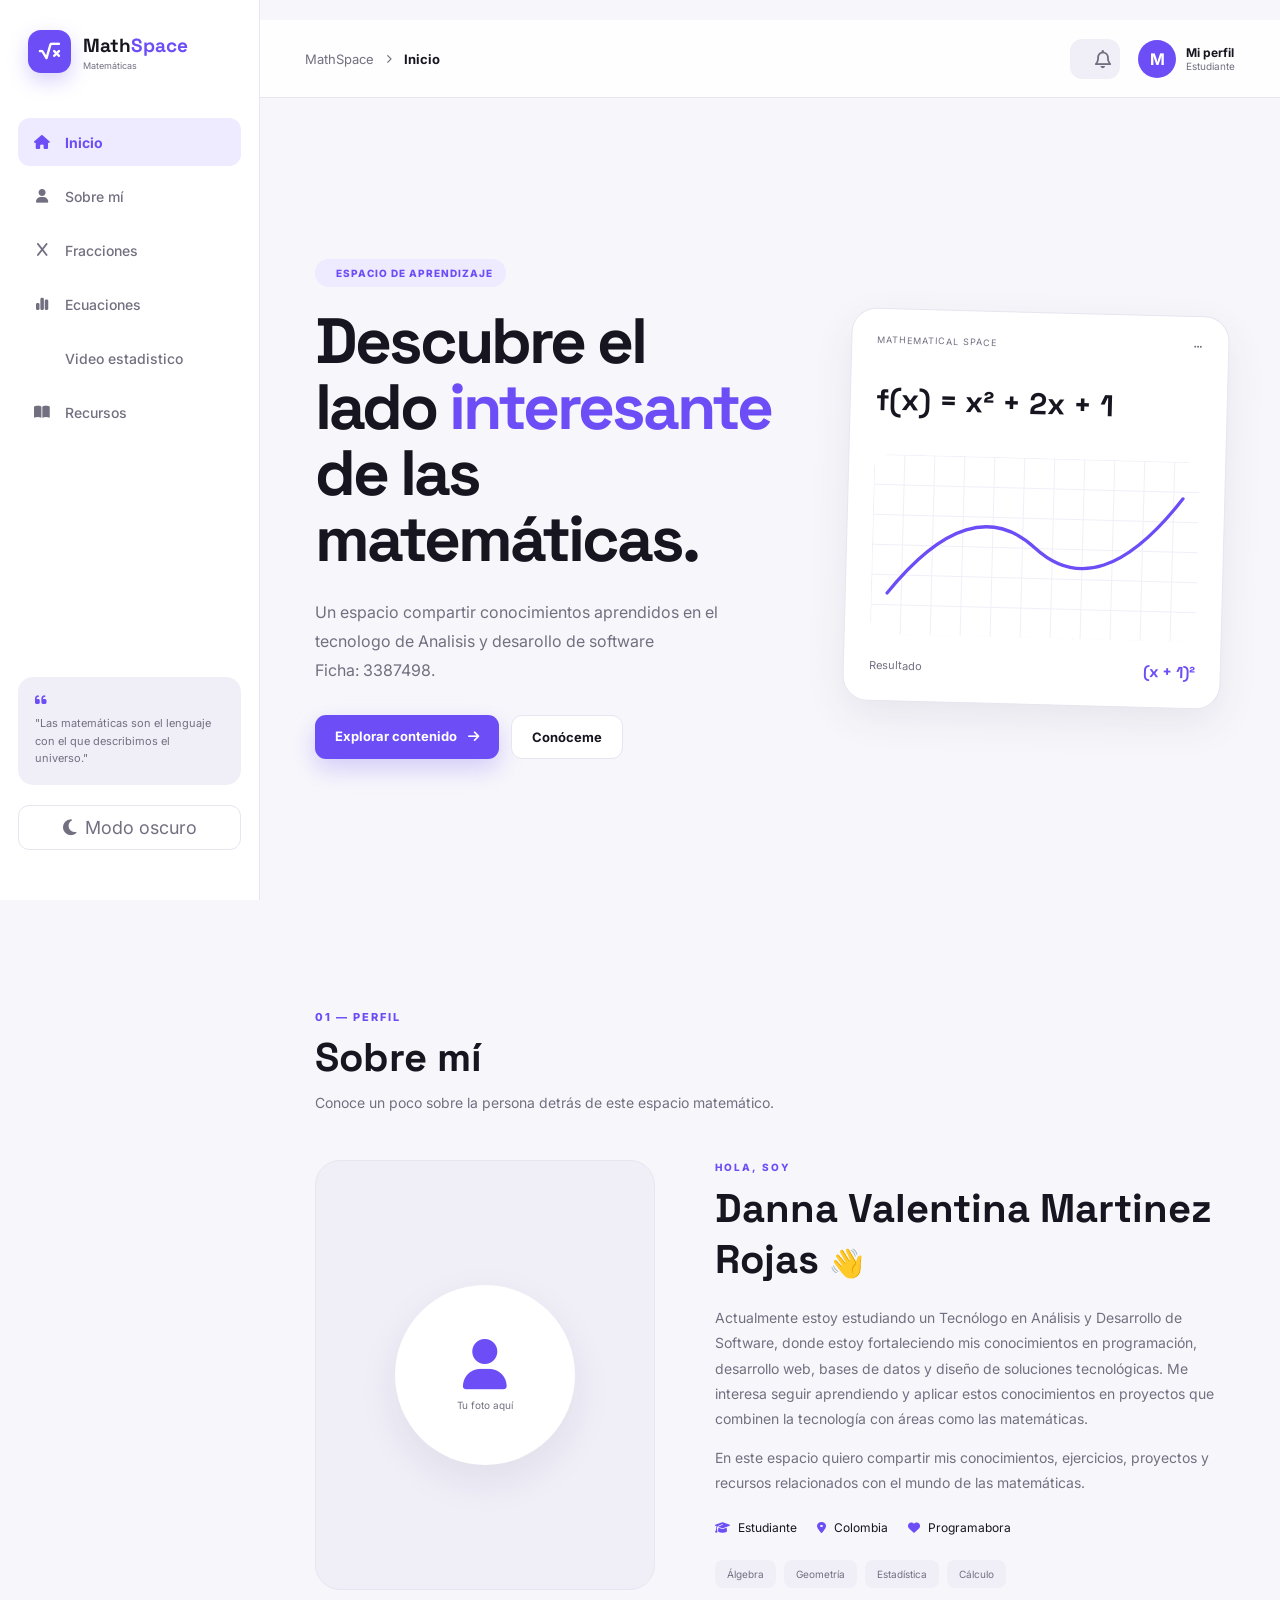
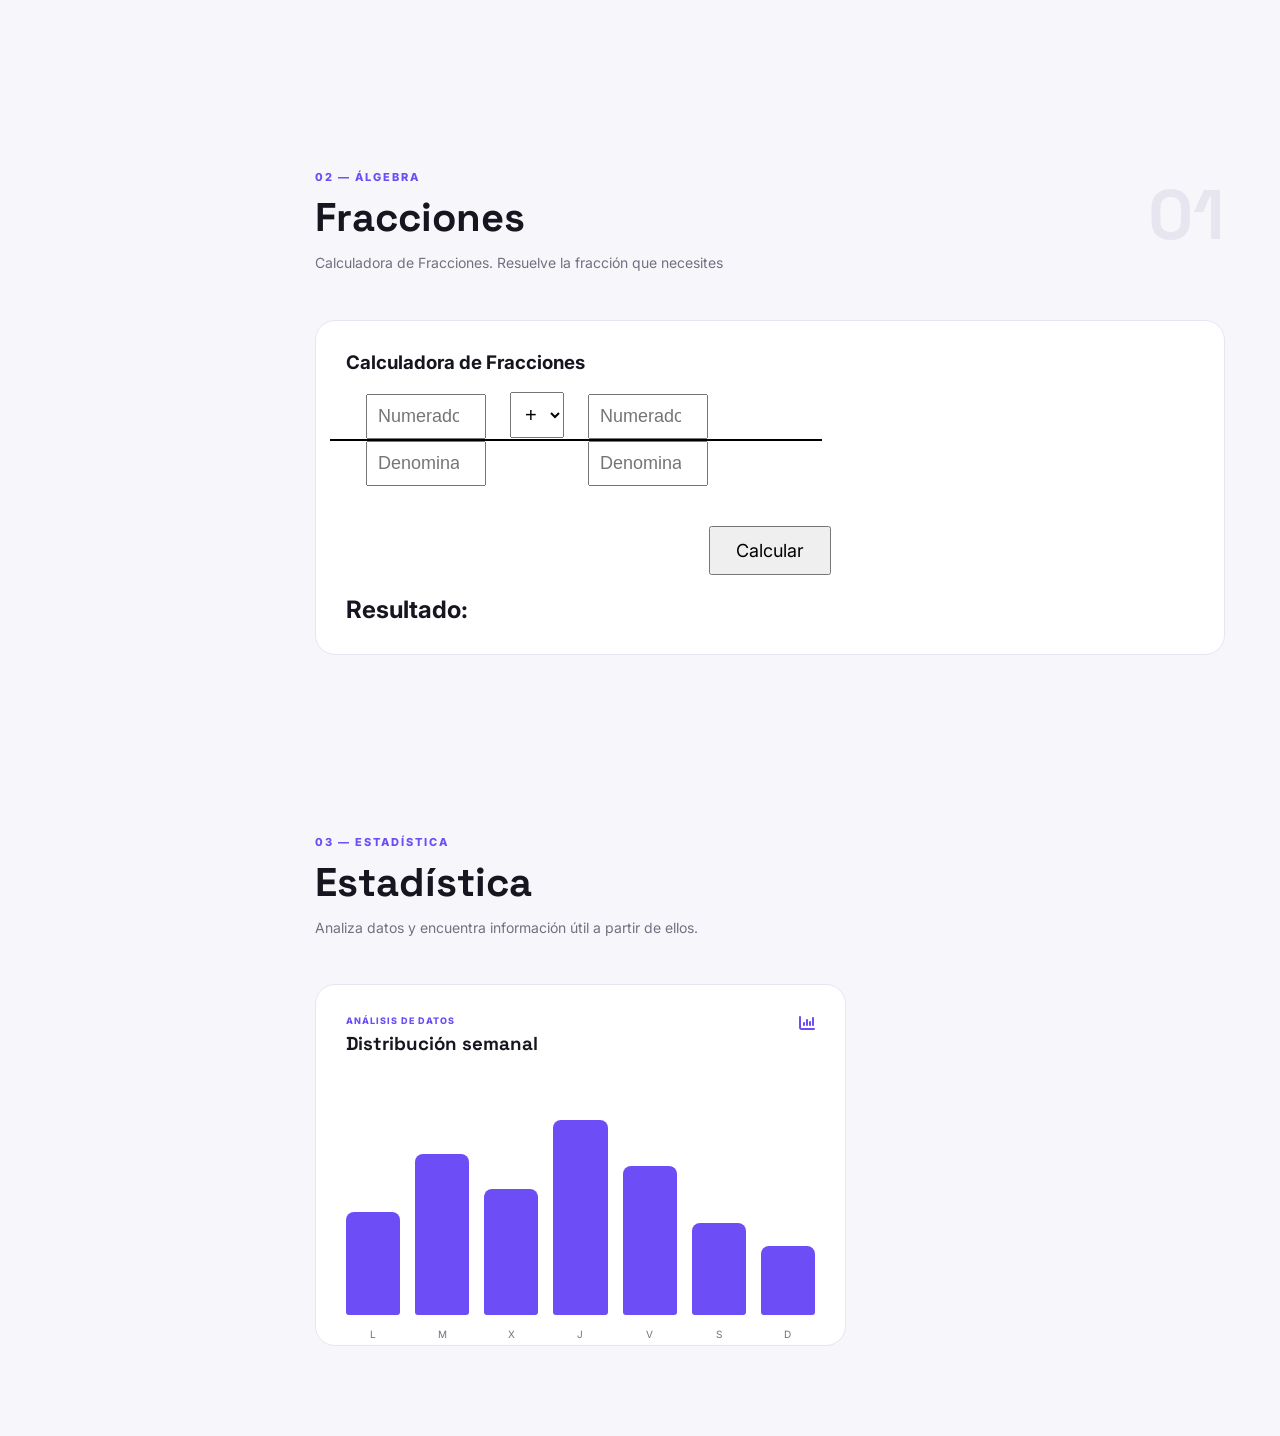
==== pagina/index.html @ b85ab093 "Agrego nuevos archivos" ====
```html
<!DOCTYPE html>
<html lang="es">
<head>
    <meta charset="UTF-8">
    <meta name="viewport" content="width=device-width, initial-scale=1.0">

    <title>MathSpace | Matemáticas</title>

    <link rel="stylesheet" href="estilos.css">
    <script src="funcion.js"></script>

    <link rel="preconnect" href="https://fonts.googleapis.com">
    <link rel="preconnect" href="https://fonts.gstatic.com" crossorigin>

    <link href="https://fonts.googleapis.com/css2?family=Inter:wght@400;500;600;700;800&family=Space+Grotesk:wght@500;600;700&display=swap" rel="stylesheet">

    <link rel="stylesheet"
        href="https://cdnjs.cloudflare.com/ajax/libs/font-awesome/6.5.2/css/all.min.css">
</head>

<body>

    <!-- ================= SIDEBAR ================= -->

    <aside class="sidebar">

        <div class="logo">
            <div class="logo-icon">
                <i class="fa-solid fa-square-root-variable"></i>
            </div>

            <div>
                <h2>Math<span>Space</span></h2>
                <small>Matemáticas</small>
            </div>
        </div>

        <nav class="menu">

            <a href="#inicio" class="menu-link active">
                <i class="fa-solid fa-house"></i>
                <span>Inicio</span>
            </a>

            <a href="#sobre-mi" class="menu-link">
                <i class="fa-solid fa-user"></i>
                <span>Sobre mí</span>
            </a>

            <a href="#algebra" class="menu-link">
                <i class="fa-solid fa-x"></i>
                <span>Fracciones</span>
            </a>

            <a href="#estadistica" class="menu-link">
                <i class="fa-solid fa-chart-simple"></i>
                <span>Ecuaciones</span>
            </a>

            <a href="#calculo" class="menu-link">
                <i class="fa-solid fa-fa-video"></i>
                <span>Video estadistico</span>
            </a>

            <a href="#recursos" class="menu-link">
                <i class="fa-solid fa-book-open"></i>
                <span>Recursos</span>
            </a>

        </nav>

        <div class="sidebar-bottom">

            <div class="quote">
                <i class="fa-solid fa-quote-left"></i>

                <p>
                    "Las matemáticas son el lenguaje
                    con el que describimos el universo."
                </p>
            </div>

            <button id="themeButton" class="theme-button">
                <i class="fa-solid fa-moon"></i>
                <span>Modo oscuro</span>
            </button>

        </div>

    </aside>


    <!-- ================= CONTENIDO ================= -->

    <main class="main">

        <!-- HEADER -->

        <header class="topbar">

            <button id="menuButton" class="mobile-menu">
                <i class="fa-solid fa-bars"></i>
            </button>

            <div class="breadcrumb">
                <span>MathSpace</span>
                <i class="fa-solid fa-chevron-right"></i>
                <strong>Inicio</strong>
            </div>

            <div class="top-actions">

                <button class="icon-button">
                    <i class="fa-regular fa-bell"></i>
                </button>

                <div class="profile-mini">
                    <div class="avatar">M</div>

                    <div>
                        <strong>Mi perfil</strong>
                        <small>Estudiante</small>
                    </div>
                </div>

            </div>

        </header>


        <!-- ================= INICIO ================= -->

        <section id="inicio" class="section hero-section">

            <div class="hero-content">

                <div class="hero-text">

                    <span class="badge">
                        <i class="fa-solid fa-sparkles"></i>
                        ESPACIO DE APRENDIZAJE
                    </span>

                    <h1>
                        Descubre el lado
                        <span>interesante</span>
                        de las matemáticas.
                    </h1>

                    <p>
                        Un espacio compartir conocimientos aprendidos en el tecnologo de Analisis y desarollo de software <br> Ficha: 3387498.
                    </p>

                    <div class="hero-buttons">

                        <a href="#algebra" class="primary-button">
                            Explorar contenido
                            <i class="fa-solid fa-arrow-right"></i>
                        </a>

                        <a href="#sobre-mi" class="secondary-button">
                            Conóceme
                        </a>

                    </div>

                </div>


                <div class="math-card">

                    <div class="math-card-top">
                        <span>MATHEMATICAL SPACE</span>

                        <i class="fa-solid fa-ellipsis"></i>
                    </div>

                    <div class="equation">
                        f(x) = x² + 2x + 1
                    </div>

                    <div class="graph">

                        <div class="grid-lines"></div>

                        <svg viewBox="0 0 400 180">

                            <path
                                d="M20 150 Q120 20 200 90 Q280 160 380 25"
                                fill="none"
                                stroke="currentColor"
                                stroke-width="4"
                                stroke-linecap="round"
                            />

                        </svg>

                    </div>

                    <div class="math-result">
                        <span>Resultado</span>
                        <strong>(x + 1)²</strong>
                    </div>

                </div>

            </div>

        </section>


        <!-- ================= SOBRE MI ================= -->

        <section id="sobre-mi" class="section">

            <div class="section-heading">

                <div>
                    <span class="section-label">01 — PERFIL</span>

                    <h2>Sobre mí</h2>

                    <p>
                        Conoce un poco sobre la persona detrás
                        de este espacio matemático.
                    </p>
                </div>

            </div>


            <div class="about-container">

                <div class="about-image">

                    <div class="image-placeholder">

                        <i class="fa-solid fa-user"></i>

                        <span>Tu foto aquí</span>

                    </div>

                </div>


                <div class="about-content">

                    <span class="small-title">
                        HOLA, SOY
                    </span>

                    <h3>
                        Danna Valentina Martinez Rojas
                        <span>👋</span>
                    </h3>

                    <p>
                        Actualmente estoy estudiando un Tecnólogo en Análisis y Desarrollo de Software, 
                        donde estoy fortaleciendo mis conocimientos en programación, desarrollo web, 
                        bases de datos y diseño de soluciones tecnológicas. 
                        Me interesa seguir aprendiendo y aplicar estos conocimientos 
                        en proyectos que combinen la tecnología con áreas como las matemáticas.
                    </p>

                    <p>
                        En este espacio quiero compartir mis
                        conocimientos, ejercicios, proyectos y
                        recursos relacionados con el mundo de las
                        matemáticas.
                    </p>


                    <div class="about-info">

                        <div>
                            <i class="fa-solid fa-graduation-cap"></i>
                            <span>Estudiante</span>
                        </div>

                        <div>
                            <i class="fa-solid fa-location-dot"></i>
                            <span>Colombia</span>
                        </div>

                        <div>
                            <i class="fa-solid fa-heart"></i>
                            <span>Programabora</span>
                        </div>

                    </div>


                    <div class="skills">

                        <span>Álgebra</span>
                        <span>Geometría</span>
                        <span>Estadística</span>
                        <span>Cálculo</span>

                    </div>

                </div>

            </div>

        </section>


        <!-- ================= ALGEBRA ================= -->

        <section id="algebra" class="section">

            <div class="section-heading">

                <div>

                    <span class="section-label">02 — ÁLGEBRA</span>

                    <h2>Fracciones</h2>

                    <p>
                        Calculadora de Fracciones. Resuelve la fracción que necesites
                    </p>

                </div>

                <span class="topic-number">01</span>

            </div>


            <div class="cards-grid">

                <article class="topic-card">

                    <h1>Calculadora de Fracciones</h1>

        <div class="fraccion">
            <input type="number" id="num1" placeholder="Numerador">
            <hr>
            <input type="number" id="den1" placeholder="Denominador">
        </div>

        <select id="operacion">
            <option value="+">+</option>
            <option value="-">−</option>
            <option value="*">×</option>
            <option value="/">÷</option>
        </select>

        <div class="fraccion">
            <input type="number" id="num2" placeholder="Numerador">
            <hr>
            <input type="number" id="den2" placeholder="Denominador">
        </div>

        <button onclick="calcular()">Calcular</button>

        <h2>Resultado:</h2>

        <div id="resultado"></div>

                </article>

            </div>

        </section>


        <!-- ================= ESTADISTICA ================= -->

      <section id="estadistica" class="section">

    <div class="section-heading">

        <div>

            <span class="section-label">03 — ESTADÍSTICA</span>

            <h2>Estadística</h2>

            <p>
                Analiza datos y encuentra información
                útil a partir de ellos.
            </p>

        </div>

    </div>

    <div class="statistics-layout">

        <div class="statistics-card">

            <div class="card-header">

                <div>
                    <span>ANÁLISIS DE DATOS</span>
                    <h3>Distribución semanal</h3>
                </div>

                <i class="fa-solid fa-chart-column"></i>

            </div>

            <div class="chart">

                <div class="chart-bar" style="height: 45%;">
                    <span>L</span>
                </div>

                <div class="chart-bar" style="height: 70%;">
                    <span>M</span>
                </div>

                <div class="chart-bar" style="height: 55%;">
                    <span>X</span>
                </div>

                <div class="chart-bar" style="height: 85%;">
                    <span>J</span>
                </div>

                <div class="chart-bar" style="height: 65%;">
                    <span>V</span>
                </div>

                <div class="chart-bar" style="height: 40%;">
                    <span>S</span>
                </div>

                <div class="chart-bar" style="height: 30%;">
                    <span>D</span>
                </div>

            </div>

        </div>

    </div>

</section>
---- pagina/estilos.css ----
:root {

    --primary: #6c4df6;
    --primary-light: #8c74ff;

    --background: #f7f7fb;
    --surface: #ffffff;
    --surface-2: #f0eff8;

    --text: #17151f;
    --text-light: #727080;

    --border: #e7e5ef;

    --sidebar-width: 260px;

    --shadow:
        0 15px 40px rgba(30, 25, 70, 0.08);

    --radius: 20px;

}


/* =====================================================
   RESET
===================================================== */

* {
    margin: 0;
    padding: 0;
    box-sizing: border-box;
}

html {
    scroll-behavior: smooth;
}

body {

    font-family: "Inter", sans-serif;

    background: var(--background);

    color: var(--text);

    transition:
        background 0.3s,
        color 0.3s;

}

a {
    text-decoration: none;
    color: inherit;
}

button {
    font-family: inherit;
}


/* =====================================================
   SIDEBAR
===================================================== */

.sidebar {

    width: var(--sidebar-width);

    height: 100vh;

    position: fixed;

    left: 0;
    top: 0;

    background: var(--surface);

    border-right: 1px solid var(--border);

    padding: 30px 18px;

    display: flex;
    flex-direction: column;

    z-index: 1000;

}


/* LOGO */

.logo {

    display: flex;

    align-items: center;

    gap: 12px;

    padding: 0 10px;

    margin-bottom: 45px;

}

.logo-icon {

    width: 43px;
    height: 43px;

    background: var(--primary);

    color: white;

    border-radius: 13px;

    display: flex;
    align-items: center;
    justify-content: center;

    font-size: 19px;

    box-shadow:
        0 8px 20px rgba(108, 77, 246, 0.25);

}

.logo h2 {

    font-family: "Space Grotesk", sans-serif;

    font-size: 19px;

}

.logo h2 span {
    color: var(--primary);
}

.logo small {

    display: block;

    font-size: 9px;

    color: var(--text-light);

    margin-top: 2px;

}


/* MENU */

.menu {

    display: flex;

    flex-direction: column;

    gap: 6px;

}

.menu-link {

    height: 48px;

    padding: 0 15px;

    border-radius: 12px;

    display: flex;

    align-items: center;

    gap: 14px;

    color: var(--text-light);

    font-size: 14px;

    font-weight: 500;

    transition: 0.25s;

}

.menu-link i {
    width: 18px;
    text-align: center;
}

.menu-link:hover {

    background: var(--surface-2);

    color: var(--primary);

    transform: translateX(3px);

}

.menu-link.active {

    background: #eeeaff;

    color: var(--primary);

    font-weight: 700;

}


/* SIDEBAR BOTTOM */

.sidebar-bottom {

    margin-top: auto;

}

.quote {

    background: var(--surface-2);

    padding: 17px;

    border-radius: 15px;

    margin-bottom: 15px;

}

.quote i {

    color: var(--primary);

    font-size: 13px;

    margin-bottom: 8px;

}

.quote p {

    color: var(--text-light);

    font-size: 11px;

    line-height: 1.6;

}


.theme-button {

    width: 100%;

    border: 1px solid var(--border);

    background: transparent;

    color: var(--text-light);

    padding: 11px;

    border-radius: 11px;

    cursor: pointer;

    display: flex;

    align-items: center;

    justify-content: center;

    gap: 8px;

    transition: 0.2s;

}

.theme-button:hover {

    border-color: var(--primary);

    color: var(--primary);

}


/* =====================================================
   MAIN
===================================================== */

.main {

    margin-left: var(--sidebar-width);

    min-height: 100vh;

}


/* =====================================================
   TOPBAR
===================================================== */

.topbar {

    height: 78px;

    background: rgba(255,255,255,0.85);

    backdrop-filter: blur(15px);

    border-bottom: 1px solid var(--border);

    display: flex;

    align-items: center;

    justify-content: space-between;

    padding: 0 45px;

    position: sticky;

    top: 0;

    z-index: 500;

}

.breadcrumb {

    display: flex;

    align-items: center;

    gap: 12px;

    font-size: 13px;

    color: var(--text-light);

}

.breadcrumb i {
    font-size: 9px;
}

.breadcrumb strong {
    color: var(--text);
}


.top-actions {

    display: flex;

    align-items: center;

    gap: 18px;

}

.icon-button {

    border: none;

    background: var(--surface-2);

    width: 40px;
    height: 40px;

    border-radius: 12px;

    cursor: pointer;

    color: var(--text-light);

}

.profile-mini {

    display: flex;

    align-items: center;

    gap: 10px;

}

.avatar {

    width: 38px;
    height: 38px;

    border-radius: 50%;

    background: var(--primary);

    color: white;

    display: flex;
    align-items: center;
    justify-content: center;

    font-weight: 700;

}

.profile-mini strong {

    display: block;

    font-size: 12px;

}

.profile-mini small {

    color: var(--text-light);

    font-size: 10px;

}


/* =====================================================
   SECTIONS
===================================================== */

.section {

    padding: 90px 55px;

    max-width: 1450px;

    margin: auto;

}

.section-heading {

    display: flex;

    justify-content: space-between;

    margin-bottom: 45px;

}

.section-label {

    font-size: 11px;

    font-weight: 800;

    color: var(--primary);

    letter-spacing: 2px;

}

.section-heading h2 {

    font-family: "Space Grotesk", sans-serif;

    font-size: 40px;

    margin: 8px 0;

}

.section-heading p {

    color: var(--text-light);

    font-size: 14px;

    max-width: 560px;

    line-height: 1.7;

}

.topic-number {

    font-family: "Space Grotesk", sans-serif;

    font-size: 70px;

    font-weight: 700;

    color: var(--border);

}


/* =====================================================
   HERO
===================================================== */

.hero-section {

    min-height: calc(100vh - 78px);

    display: flex;

    flex-direction: column;

    justify-content: center;

}

.hero-content {

    display: grid;

    grid-template-columns: 1.1fr 0.9fr;

    gap: 70px;

    align-items: center;

}

.badge {

    display: inline-flex;

    align-items: center;

    gap: 8px;

    background: #eeeaff;

    color: var(--primary);

    border-radius: 30px;

    padding: 8px 13px;

    font-size: 10px;

    font-weight: 800;

    letter-spacing: 1px;

    margin-bottom: 22px;

}

.hero-text h1 {

    font-family: "Space Grotesk", sans-serif;

    font-size: clamp(42px, 5vw, 72px);

    line-height: 1.03;

    letter-spacing: -3px;

    max-width: 750px;

}

.hero-text h1 span {

    color: var(--primary);

}

.hero-text > p {

    margin-top: 25px;

    color: var(--text-light);

    font-size: 16px;

    line-height: 1.8;

    max-width: 580px;

}

.hero-buttons {

    display: flex;

    gap: 12px;

    margin-top: 30px;

}

.primary-button,
.secondary-button {

    padding: 13px 20px;

    border-radius: 11px;

    font-size: 13px;

    font-weight: 700;

}

.primary-button {

    background: var(--primary);

    color: white;

    box-shadow:
        0 10px 25px rgba(108, 77, 246, 0.25);

}

.primary-button i {
    margin-left: 8px;
}

.secondary-button {

    background: var(--surface);

    border: 1px solid var(--border);

}


/* MATH CARD */

.math-card {

    background: var(--surface);

    border: 1px solid var(--border);

    border-radius: 25px;

    padding: 25px;

    box-shadow: var(--shadow);

    transform: rotate(1.5deg);

    transition: 0.4s;

}

.math-card:hover {

    transform: rotate(0deg) translateY(-5px);

}

.math-card-top {

    display: flex;

    justify-content: space-between;

    color: var(--text-light);

    font-size: 9px;

    letter-spacing: 1px;

}

.equation {

    font-family: "Space Grotesk", sans-serif;

    font-size: 30px;

    font-weight: 700;

    margin: 35px 0;

}

.graph {

    height: 180px;

    background:
        linear-gradient(
            var(--surface-2) 1px,
            transparent 1px
        ),
        linear-gradient(
            90deg,
            var(--surface-2) 1px,
            transparent 1px
        );

    background-size: 30px 30px;

    border-radius: 15px;

    overflow: hidden;

    color: var(--primary);

}

.graph svg {

    width: 100%;

    height: 100%;

}

.math-result {

    margin-top: 20px;

    display: flex;

    justify-content: space-between;

    align-items: center;

}

.math-result span {

    font-size: 11px;

    color: var(--text-light);

}

.math-result strong {

    font-family: "Space Grotesk", sans-serif;

    color: var(--primary);

}


/* =====================================================
   STATS
===================================================== */

.stats {

    display: grid;

    grid-template-columns: repeat(4, 1fr);

    gap: 15px;

    margin-top: 80px;

}

.stat-card {

    background: var(--surface);

    border: 1px solid var(--border);

    border-radius: 16px;

    padding: 18px;

    display: flex;

    align-items: center;

    gap: 13px;

}

.stat-icon {

    width: 42px;
    height: 42px;

    border-radius: 12px;

    display: flex;

    align-items: center;
    justify-content: center;

}

.purple {
    background: #eeeaff;
    color: var(--primary);
}

.blue {
    background: #e8f2ff;
    color: #4387e8;
}

.green {
    background: #e7f8ef;
    color: #32a56a;
}

.orange {
    background: #fff1df;
    color: #e89a3d;
}

.stat-card span {

    display: block;

    font-size: 10px;

    color: var(--text-light);

}

.stat-card strong {

    display: block;

    margin-top: 3px;

    font-size: 21px;

}


/* =====================================================
   SOBRE MI
===================================================== */

.about-container {

    display: grid;

    grid-template-columns: 0.8fr 1.2fr;

    gap: 60px;

    align-items: center;

}

.about-image {

    min-height: 430px;

    background: var(--surface-2);

    border-radius: 25px;

    display: flex;

    align-items: center;

    justify-content: center;

    border: 1px solid var(--border);

}

.image-placeholder {

    width: 180px;
    height: 180px;

    border-radius: 50%;

    background: var(--surface);

    box-shadow: var(--shadow);

    display: flex;

    flex-direction: column;

    align-items: center;

    justify-content: center;

    color: var(--primary);

}

.image-placeholder i {

    font-size: 50px;

    margin-bottom: 10px;

}

.image-placeholder span {

    font-size: 10px;

    color: var(--text-light);

}

.small-title {

    color: var(--primary);

    font-weight: 800;

    font-size: 10px;

    letter-spacing: 2px;

}

.about-content h3 {

    font-family: "Space Grotesk", sans-serif;

    font-size: 40px;

    margin: 10px 0 20px;

}

.about-content h3 span {
    font-size: 28px;
}

.about-content p {

    color: var(--text-light);

    font-size: 14px;

    line-height: 1.8;

    max-width: 650px;

    margin-bottom: 14px;

}

.about-info {

    display: flex;

    gap: 20px;

    margin-top: 25px;

    flex-wrap: wrap;

}

.about-info div {

    display: flex;

    align-items: center;

    gap: 8px;

    font-size: 12px;

}

.about-info i {
    color: var(--primary);
}

.skills {

    display: flex;

    flex-wrap: wrap;

    gap: 8px;

    margin-top: 25px;

}

.skills span {

    background: var(--surface-2);

    padding: 8px 12px;

    border-radius: 8px;

    font-size: 10px;

    color: var(--text-light);

}


/* =====================================================
   TOPIC CARDS
===================================================== */
.calculadora {
    height: 70vh;
    width: 80vh;
    background-color: rgb(178, 35, 190);
    padding: 30px;
    border-radius: 15px;
    text-align: center;
    margin: auto;
    position: absolute;
    left: 0;
    right: 0;
    top: 0;
    bottom: 0;
}

.fraccion {
    display: inline-flex;
    flex-direction: column;
    width: 120px;
    margin: 20px;
}

.fraccion input {
    padding: 10px;
    font-size: 18px;
    text-align: center;
}

.fraccion hr {
    width: 30vh;
    border: 1px solid black;
    margin-left: -4vh;
}

select {
    padding: 10px;
    font-size: 20px;
}

button {
    display: block;
    margin: 20px auto;
    padding: 12px 25px;
    font-size: 18px;
    cursor: pointer;
}

#resultado {
    font-size: 25px;
    font-weight: bold;
}


.topic-card {

    position: relative;

    background: var(--surface);

    border: 1px solid var(--border);

    padding: 30px;

    border-radius: 20px;

    transition: 0.3s;

}

.topic-card:hover {

    transform: translateY(-7px);

    box-shadow: var(--shadow);

    border-color: #d7d0ff;

}

.topic-icon {

    width: 48px;
    height: 48px;

    border-radius: 14px;

    background: #eeeaff;

    color: var(--primary);

    display: flex;

    align-items: center;
    justify-content: center;

    margin-bottom: 30px;

}

.card-number {

    position: absolute;

    top: 30px;

    right: 30px;

    color: var(--border);

    font-weight: 800;

}

.topic-card h3 {

    font-family: "Space Grotesk", sans-serif;

    font-size: 22px;

    margin-bottom: 10px;

}

.topic-card p {

    color: var(--text-light);

    font-size: 13px;

    line-height: 1.7;

}

.formula {

    background: var(--surface-2);

    padding: 15px;

    border-radius: 10px;

    margin: 22px 0;

    font-family: "Space Grotesk", sans-serif;

    text-align: center;

    font-size: 14px;

    color: var(--primary);

}

.learn-button {

    border: none;

    background: none;

    color: var(--primary);

    font-size: 12px;

    font-weight: 700;

    cursor: pointer;

}

.learn-button i {
    margin-left: 7px;
}


/* =====================================================
   ESTADISTICA
===================================================== */

.statistics-layout {

    display: grid;

    grid-template-columns: 1.2fr 0.8fr;

    gap: 25px;

}

.statistics-card {

    background: var(--surface);

    border: 1px solid var(--border);

    border-radius: 20px;

    padding: 30px;

}

.card-header {

    display: flex;

    justify-content: space-between;

}

.card-header span {

    font-size: 9px;

    color: var(--primary);

    font-weight: 800;

    letter-spacing: 1px;

}

.card-header h3 {

    font-family: "Space Grotesk", sans-serif;

    margin-top: 6px;

}

.card-header > i {

    color: var(--primary);

}

.chart {

    height: 260px;

    display: flex;

    align-items: flex-end;

    justify-content: space-around;

    gap: 15px;

    padding-top: 30px;

}

.chart-bar {

    width: 100%;

    max-width: 55px;

    background: var(--primary);

    border-radius: 8px 8px 3px 3px;

    position: relative;

    animation: grow 1.2s ease;

}

.chart-bar span {

    position: absolute;

    bottom: -25px;

    left: 50%;

    transform: translateX(-50%);

    font-size: 10px;

    color: var(--text-light);

}

@keyframes grow {

    from {
        transform: scaleY(0);
        transform-origin: bottom;
    }

    to {
        transform: scaleY(1);
    }

}

.concepts {

    display: flex;

    flex-direction: column;

    gap: 15px;

}

.concept {

    background: var(--surface);

    border: 1px solid var(--border);

    border-radius: 16px;

    padding: 20px;

    display: flex;

    gap: 15px;

}

.concept-icon {

    min-width: 42px;
    height: 42px;

    background: #eeeaff;

    color: var(--primary);

    border-radius: 12px;

    display: flex;

    align-items: center;
    justify-content: center;

}

.concept h3 {

    font-size: 15px;

    margin-bottom: 5px;

}

.concept p {

    color: var(--text-light);

    font-size: 11px;

    line-height: 1.6;

}


/* =====================================================
   CALCULO
===================================================== */

.calculus-grid {

    display: grid;

    grid-template-columns: repeat(3, 1fr);

    gap: 20px;

}

.calculus-card {

    min-height: 280px;

    padding: 30px;

    border-radius: 20px;

    background: var(--surface);

    border: 1px solid var(--border);

    transition: 0.3s;

}

.calculus-card:hover {

    transform: translateY(-5px);

    box-shadow: var(--shadow);

}

.calculus-card.featured {

    background: var(--primary);

    color: white;

    border-color: var(--primary);

}

.calculus-card.featured p {

    color: rgba(255,255,255,0.75);

}

.calculus-card.featured .big-formula {

    background: rgba(255,255,255,0.12);

}

.calculus-top {

    display: flex;

    justify-content: space-between;

    color: var(--primary);

    font-size: 12px;

}

.featured .calculus-top {
    color: white;
}

.calculus-card h3 {

    font-family: "Space Grotesk", sans-serif;

    font-size: 25px;

    margin-top: 35px;

}

.calculus-card p {

    color: var(--text-light);

    font-size: 13px;

    line-height: 1.7;

    margin-top: 10px;

}

.big-formula {

    margin-top: 30px;

    padding: 15px;

    border-radius: 10px;

    background: var(--surface-2);

    text-align: center;

    font-family: "Space Grotesk", sans-serif;

    font-size: 20px;

    color: var(--primary);

}


/* =====================================================
   RECURSOS
===================================================== */

.resources-grid {

    display: grid;

    grid-template-columns: repeat(3, 1fr);

    gap: 20px;

}

.resource-card {

    background: var(--surface);

    border: 1px solid var(--border);

    border-radius: 18px;

    padding: 25px;

    display: flex;

    gap: 18px;

    transition: 0.3s;

}

.resource-card:hover {

    transform: translateY(-5px);

    box-shadow: var(--shadow);

}

.resource-icon {

    min-width: 45px;
    height: 45px;

    background: var(--surface-2);

    color: var(--primary);

    border-radius: 12px;

    display: flex;

    align-items: center;
    justify-content: center;

}

.resource-card span {

    font-size: 8px;

    color: var(--primary);

    font-weight: 800;

    letter-spacing: 1px;

}

.resource-card h3 {

    font-family: "Space Grotesk", sans-serif;

    margin: 7px 0;

    font-size: 16px;

}

.resource-card p {

    color: var(--text-light);

    font-size: 11px;

    line-height: 1.6;

}

.resource-card button {

    margin-top: 15px;

    border: none;

    background: none;

    color: var(--primary);

    font-size: 11px;

    font-weight: 700;

    cursor: pointer;

}


/* =====================================================
   FOOTER
===================================================== */

footer {

    padding: 50px 55px;

    border-top: 1px solid var(--border);

    text-align: center;

}

.footer-logo {

    font-family: "Space Grotesk", sans-serif;

    font-size: 20px;

    font-weight: 700;

}

.footer-logo i {

    color: var(--primary);

    margin-right: 7px;

}

footer p {

    color: var(--text-light);

    font-size: 11px;

    margin: 10px 0 20px;

}

.footer-line {

    height: 1px;

    background: var(--border);

    margin-bottom: 20px;

}

footer small {

    color: var(--text-light);

    font-size: 9px;

}


/* =====================================================
   MOBILE MENU
===================================================== */

.mobile-menu {

    display: none;

    border: none;

    background: var(--surface-2);

    width: 40px;
    height: 40px;

    border-radius: 10px;

    cursor: pointer;

}


/* =====================================================
   DARK MODE
===================================================== */

body.dark {

    --background: #0f0e14;

    --surface: #17161e;

    --surface-2: #211f2a;

    --text: #f4f2fa;

    --text-light: #9995a8;

    --border: #2a2834;

    --shadow:
        0 15px 40px rgba(0,0,0,0.25);

}

body.dark .topbar {

    background: rgba(23,22,30,0.85);

}

body.dark .menu-link.active {

    background: #27223d;

}

body.dark .badge {

    background: #27223d;

}


/* =====================================================
   RESPONSIVE
===================================================== */

@media (max-width: 1100px) {

    .hero-content {

        grid-template-columns: 1fr;

    }

    .math-card {

        max-width: 600px;

    }

    .stats {

        grid-template-columns: repeat(2, 1fr);

    }

    .cards-grid,
    .calculus-grid,
    .resources-grid {

        grid-template-columns: 1fr 1fr;

    }

}


@media (max-width: 850px) {

    .sidebar {

        transform: translateX(-100%);

        transition: 0.3s;

    }

    .sidebar.open {

        transform: translateX(0);

        box-shadow: 10px 0 30px rgba(0,0,0,0.15);

    }

    .main {

        margin-left: 0;

    }

    .mobile-menu {

        display: block;

    }

    .topbar {

        padding: 0 20px;

    }

    .breadcrumb {

        display: none;

    }

    .section {

        padding: 70px 25px;

    }

    .about-container,
    .statistics-layout {

        grid-template-columns: 1fr;

    }

}


@media (max-width: 600px) {

    .top-actions .icon-button {

        display: none;

    }

    .profile-mini div:last-child {

        display: none;

    }

    .hero-text h1 {

        font-size: 42px;

        letter-spacing: -2px;

    }

    .hero-text > p {

        font-size: 14px;

    }

    .hero-buttons {

        flex-direction: column;

    }

    .primary-button,
    .secondary-button {

        text-align: center;

    }

    .stats,
    .cards-grid,
    .calculus-grid,
    .resources-grid {

        grid-template-columns: 1fr;

    }

    .section-heading h2 {

        font-size: 32px;

    }

    .topic-number {

        display: none;

    }

    .about-image {

        min-height: 300px;

    }

    .about-content h3 {

        font-size: 32px;

    }

    .chart {

        gap: 7px;

    }

}
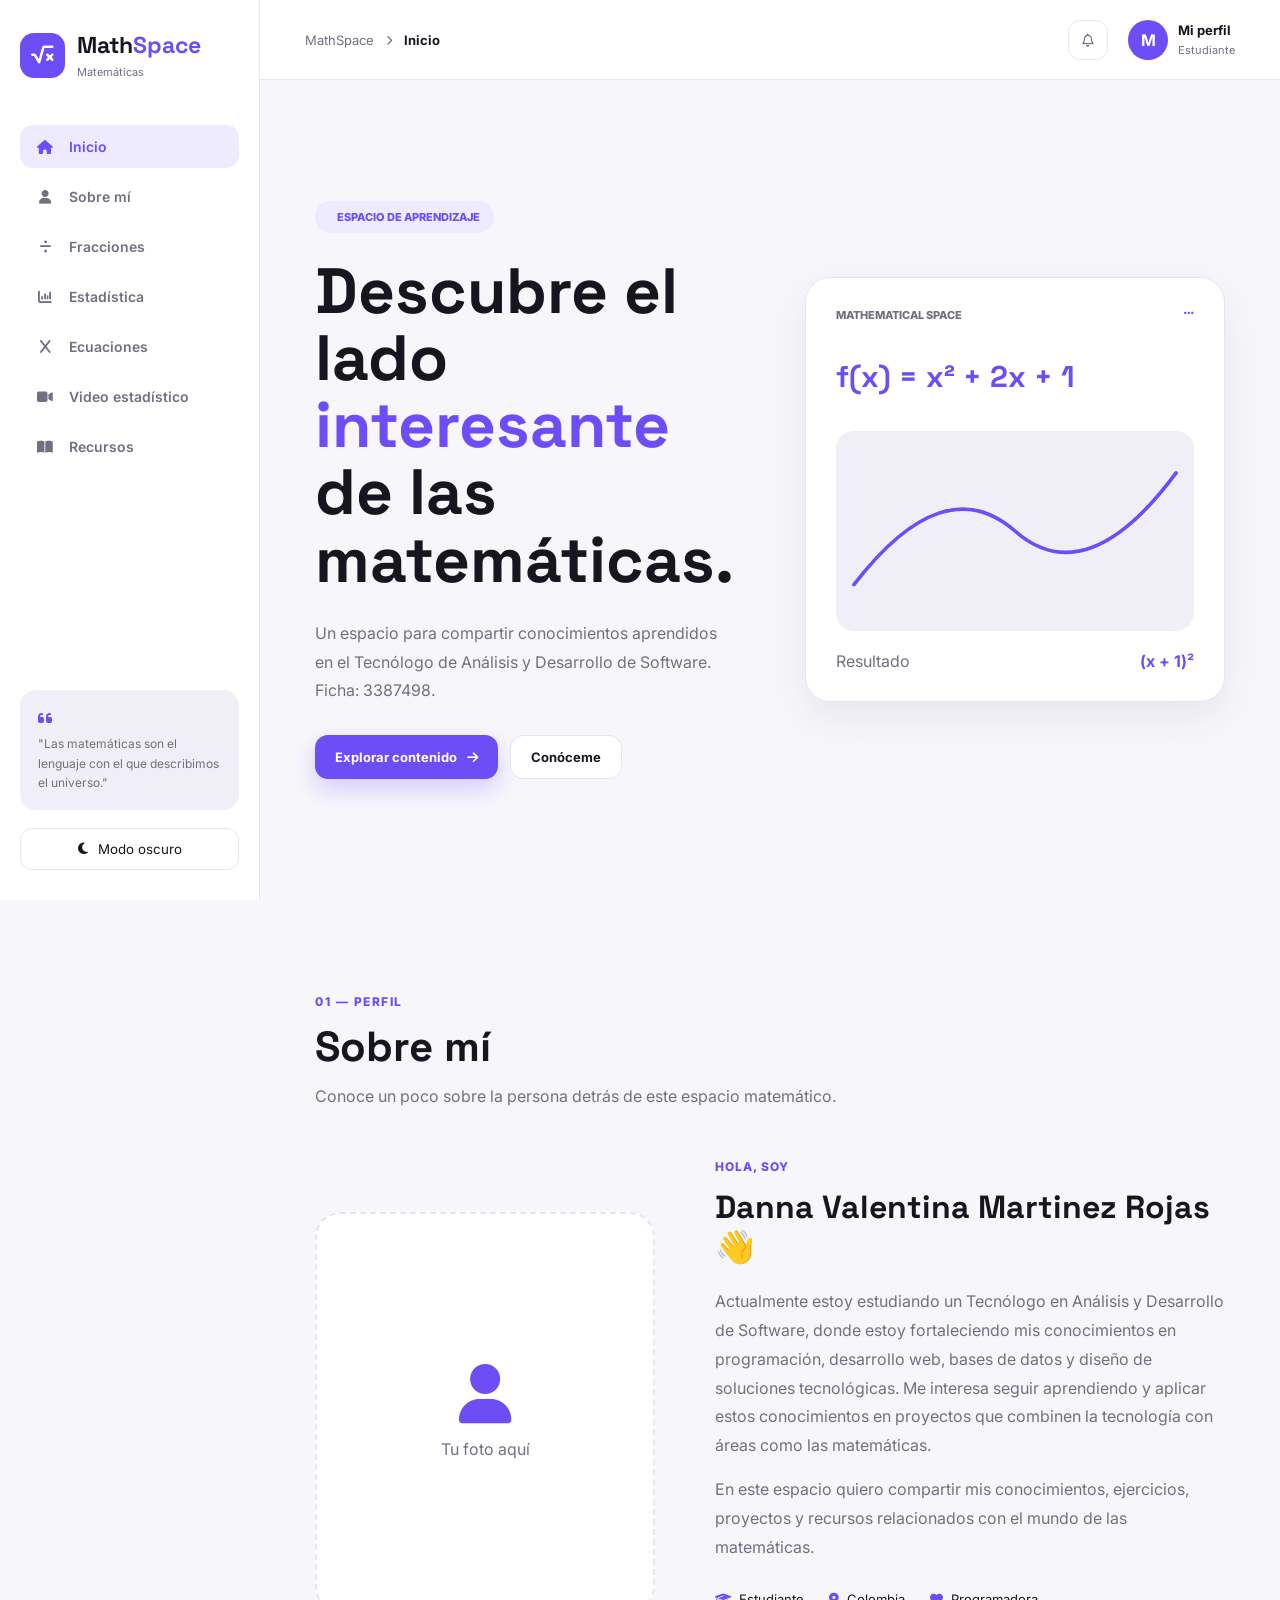
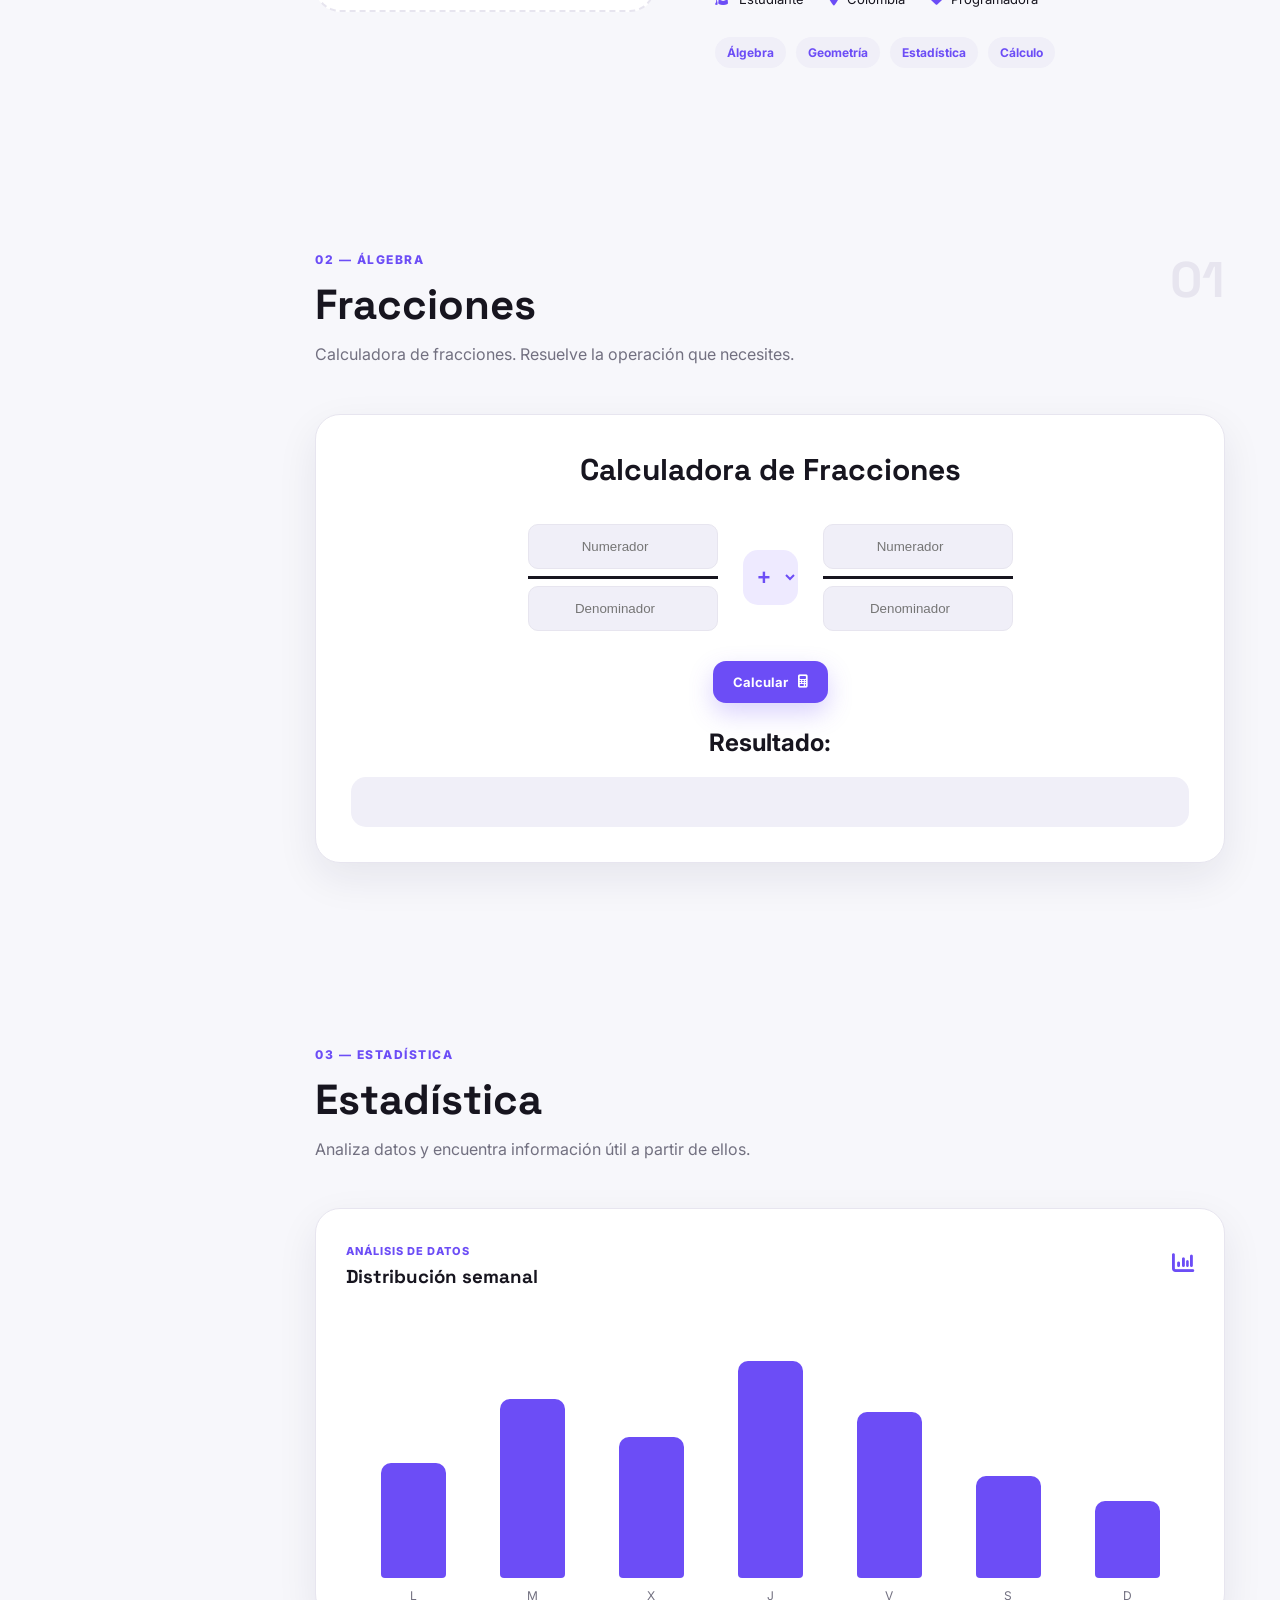
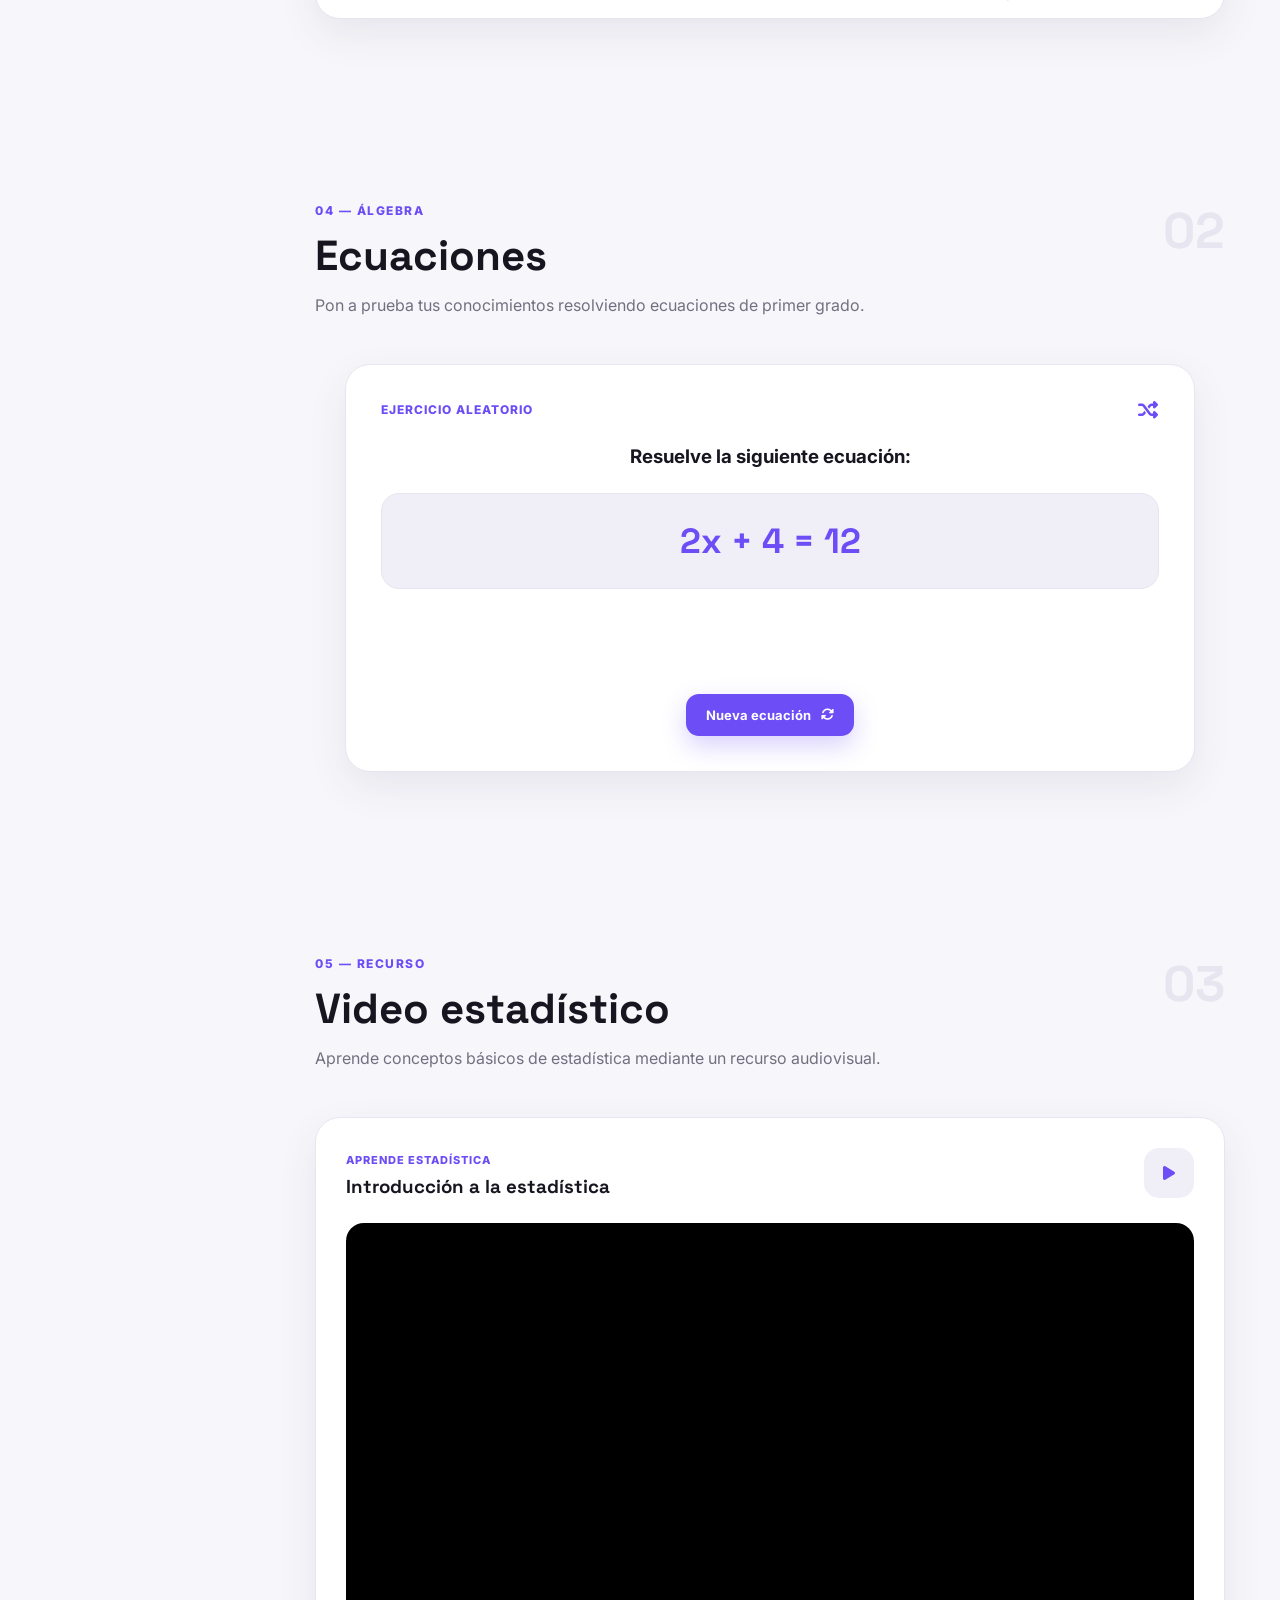
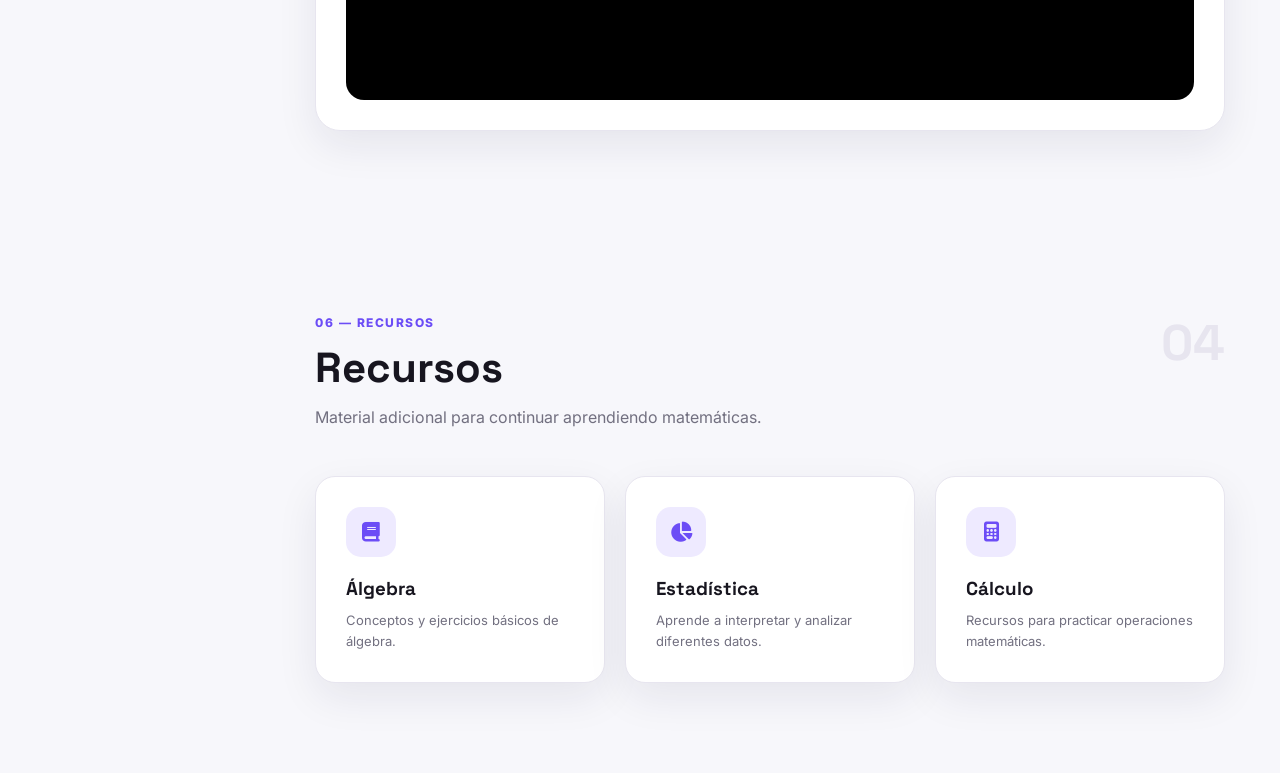
==== commit 0c817718: "Cambios" ====
--- a/pagina/index.html
+++ b/pagina/index.html
@@ -1,6 +1,6 @@
-```html
 <!DOCTYPE html>
 <html lang="es">
+
 <head>
     <meta charset="UTF-8">
     <meta name="viewport" content="width=device-width, initial-scale=1.0">
@@ -8,7 +8,7 @@
     <title>MathSpace | Matemáticas</title>
 
     <link rel="stylesheet" href="estilos.css">
-    <script src="funcion.js"></script>
+    <script src="fracciones.js"></script>
 
     <link rel="preconnect" href="https://fonts.googleapis.com">
     <link rel="preconnect" href="https://fonts.gstatic.com" crossorigin>
@@ -26,6 +26,7 @@
     <aside class="sidebar">
 
         <div class="logo">
+
             <div class="logo-icon">
                 <i class="fa-solid fa-square-root-variable"></i>
             </div>
@@ -34,7 +35,9 @@
                 <h2>Math<span>Space</span></h2>
                 <small>Matemáticas</small>
             </div>
+
         </div>
+
 
         <nav class="menu">
 
@@ -49,18 +52,23 @@
             </a>
 
             <a href="#algebra" class="menu-link">
-                <i class="fa-solid fa-x"></i>
+                <i class="fa-solid fa-divide"></i>
                 <span>Fracciones</span>
             </a>
 
             <a href="#estadistica" class="menu-link">
-                <i class="fa-solid fa-chart-simple"></i>
+                <i class="fa-solid fa-chart-column"></i>
+                <span>Estadística</span>
+            </a>
+
+            <a href="#ecuaciones" class="menu-link">
+                <i class="fa-solid fa-x"></i>
                 <span>Ecuaciones</span>
             </a>
 
             <a href="#calculo" class="menu-link">
-                <i class="fa-solid fa-fa-video"></i>
-                <span>Video estadistico</span>
+                <i class="fa-solid fa-video"></i>
+                <span>Video estadístico</span>
             </a>
 
             <a href="#recursos" class="menu-link">
@@ -70,20 +78,27 @@
 
         </nav>
 
+
         <div class="sidebar-bottom">
 
             <div class="quote">
+
                 <i class="fa-solid fa-quote-left"></i>
 
                 <p>
                     "Las matemáticas son el lenguaje
                     con el que describimos el universo."
                 </p>
-            </div>
+
+            </div>
+
 
             <button id="themeButton" class="theme-button">
+
                 <i class="fa-solid fa-moon"></i>
+
                 <span>Modo oscuro</span>
+
             </button>
 
         </div>
@@ -94,6 +109,7 @@
     <!-- ================= CONTENIDO ================= -->
 
     <main class="main">
+
 
         <!-- HEADER -->
 
@@ -103,11 +119,17 @@
                 <i class="fa-solid fa-bars"></i>
             </button>
 
+
             <div class="breadcrumb">
+
                 <span>MathSpace</span>
+
                 <i class="fa-solid fa-chevron-right"></i>
+
                 <strong>Inicio</strong>
-            </div>
+
+            </div>
+
 
             <div class="top-actions">
 
@@ -115,13 +137,18 @@
                     <i class="fa-regular fa-bell"></i>
                 </button>
 
+
                 <div class="profile-mini">
-                    <div class="avatar">M</div>
+
+                    <div class="avatar">
+                        M
+                    </div>
 
                     <div>
                         <strong>Mi perfil</strong>
                         <small>Estudiante</small>
                     </div>
+
                 </div>
 
             </div>
@@ -135,32 +162,57 @@
 
             <div class="hero-content">
 
+
                 <div class="hero-text">
 
                     <span class="badge">
+
                         <i class="fa-solid fa-sparkles"></i>
+
                         ESPACIO DE APRENDIZAJE
+
                     </span>
 
+
                     <h1>
+
                         Descubre el lado
+
                         <span>interesante</span>
+
                         de las matemáticas.
+
                     </h1>
 
-                    <p>
-                        Un espacio compartir conocimientos aprendidos en el tecnologo de Analisis y desarollo de software <br> Ficha: 3387498.
-                    </p>
+
+                    <p>
+
+                        Un espacio para compartir conocimientos
+                        aprendidos en el Tecnólogo de Análisis y
+                        Desarrollo de Software.
+
+                        <br>
+
+                        Ficha: 3387498.
+
+                    </p>
+
 
                     <div class="hero-buttons">
 
                         <a href="#algebra" class="primary-button">
+
                             Explorar contenido
+
                             <i class="fa-solid fa-arrow-right"></i>
+
                         </a>
 
+
                         <a href="#sobre-mi" class="secondary-button">
+
                             Conóceme
+
                         </a>
 
                     </div>
@@ -171,14 +223,20 @@
                 <div class="math-card">
 
                     <div class="math-card-top">
+
                         <span>MATHEMATICAL SPACE</span>
 
                         <i class="fa-solid fa-ellipsis"></i>
-                    </div>
+
+                    </div>
+
 
                     <div class="equation">
+
                         f(x) = x² + 2x + 1
-                    </div>
+
+                    </div>
+
 
                     <div class="graph">
 
@@ -198,9 +256,13 @@
 
                     </div>
 
+
                     <div class="math-result">
+
                         <span>Resultado</span>
+
                         <strong>(x + 1)²</strong>
+
                     </div>
 
                 </div>
@@ -217,20 +279,27 @@
             <div class="section-heading">
 
                 <div>
-                    <span class="section-label">01 — PERFIL</span>
-
-                    <h2>Sobre mí</h2>
+
+                    <span class="section-label">
+                        01 — PERFIL
+                    </span>
+
+                    <h2>
+                        Sobre mí
+                    </h2>
 
                     <p>
                         Conoce un poco sobre la persona detrás
                         de este espacio matemático.
                     </p>
+
                 </div>
 
             </div>
 
 
             <div class="about-container">
+
 
                 <div class="about-image">
 
@@ -251,56 +320,583 @@
                         HOLA, SOY
                     </span>
 
+
                     <h3>
+
                         Danna Valentina Martinez Rojas
+
                         <span>👋</span>
+
                     </h3>
 
-                    <p>
-                        Actualmente estoy estudiando un Tecnólogo en Análisis y Desarrollo de Software, 
-                        donde estoy fortaleciendo mis conocimientos en programación, desarrollo web, 
-                        bases de datos y diseño de soluciones tecnológicas. 
-                        Me interesa seguir aprendiendo y aplicar estos conocimientos 
-                        en proyectos que combinen la tecnología con áreas como las matemáticas.
-                    </p>
-
-                    <p>
+
+                    <p>
+
+                        Actualmente estoy estudiando un Tecnólogo
+                        en Análisis y Desarrollo de Software, donde
+                        estoy fortaleciendo mis conocimientos en
+                        programación, desarrollo web, bases de datos
+                        y diseño de soluciones tecnológicas.
+
+                        Me interesa seguir aprendiendo y aplicar
+                        estos conocimientos en proyectos que
+                        combinen la tecnología con áreas como
+                        las matemáticas.
+
+                    </p>
+
+
+                    <p>
+
                         En este espacio quiero compartir mis
                         conocimientos, ejercicios, proyectos y
-                        recursos relacionados con el mundo de las
+                        recursos relacionados con el mundo de
+                        las matemáticas.
+
+                    </p>
+
+
+                    <div class="about-info">
+
+                        <div>
+
+                            <i class="fa-solid fa-graduation-cap"></i>
+
+                            <span>
+                                Estudiante
+                            </span>
+
+                        </div>
+
+
+                        <div>
+
+                            <i class="fa-solid fa-location-dot"></i>
+
+                            <span>
+                                Colombia
+                            </span>
+
+                        </div>
+
+
+                        <div>
+
+                            <i class="fa-solid fa-heart"></i>
+
+                            <span>
+                                Programadora
+                            </span>
+
+                        </div>
+
+                    </div>
+
+
+                    <div class="skills">
+
+                        <span>Álgebra</span>
+
+                        <span>Geometría</span>
+
+                        <span>Estadística</span>
+
+                        <span>Cálculo</span>
+
+                    </div>
+
+                </div>
+
+            </div>
+
+        </section>
+
+
+        <!-- ================= FRACCIONES ================= -->
+
+        <section id="algebra" class="section">
+
+            <div class="section-heading">
+
+                <div>
+
+                    <span class="section-label">
+                        02 — ÁLGEBRA
+                    </span>
+
+                    <h2>
+                        Fracciones
+                    </h2>
+
+                    <p>
+                        Calculadora de fracciones.
+                        Resuelve la operación que necesites.
+                    </p>
+
+                </div>
+
+
+                <span class="topic-number">
+                    01
+                </span>
+
+            </div>
+
+
+            <div class="cards-grid">
+
+                <article class="topic-card">
+
+                    <h1>
+                        Calculadora de Fracciones
+                    </h1>
+
+
+                    <div class="fracciones-container">
+
+
+                        <div class="fraccion">
+
+                            <input
+                                type="number"
+                                id="num1"
+                                placeholder="Numerador"
+                            >
+
+                            <hr>
+
+                            <input
+                                type="number"
+                                id="den1"
+                                placeholder="Denominador"
+                            >
+
+                        </div>
+
+
+                        <select id="operacion">
+
+                            <option value="+">+</option>
+
+                            <option value="-">−</option>
+
+                            <option value="*">×</option>
+
+                            <option value="/">÷</option>
+
+                        </select>
+
+
+                        <div class="fraccion">
+
+                            <input
+                                type="number"
+                                id="num2"
+                                placeholder="Numerador"
+                            >
+
+                            <hr>
+
+                            <input
+                                type="number"
+                                id="den2"
+                                placeholder="Denominador"
+                            >
+
+                        </div>
+
+                    </div>
+
+
+                    <button
+                        class="primary-button"
+                        onclick="calcular()"
+                    >
+
+                        Calcular
+
+                        <i class="fa-solid fa-calculator"></i>
+
+                    </button>
+
+
+                    <h2>
+                        Resultado:
+                    </h2>
+
+
+                    <div id="resultado">
+                    </div>
+
+                </article>
+
+            </div>
+
+        </section>
+
+
+        <!-- ================= ESTADISTICA ================= -->
+
+        <section id="estadistica" class="section">
+
+            <div class="section-heading">
+
+                <div>
+
+                    <span class="section-label">
+                        03 — ESTADÍSTICA
+                    </span>
+
+                    <h2>
+                        Estadística
+                    </h2>
+
+                    <p>
+                        Analiza datos y encuentra información
+                        útil a partir de ellos.
+                    </p>
+
+                </div>
+
+            </div>
+
+
+            <div class="statistics-layout">
+
+
+                <div class="statistics-card">
+
+                    <div class="card-header">
+
+                        <div>
+
+                            <span>
+                                ANÁLISIS DE DATOS
+                            </span>
+
+                            <h3>
+                                Distribución semanal
+                            </h3>
+
+                        </div>
+
+
+                        <i class="fa-solid fa-chart-column"></i>
+
+                    </div>
+
+
+                    <div class="chart">
+
+
+                        <div
+                            class="chart-bar"
+                            style="height: 45%;"
+                        >
+                            <span>L</span>
+                        </div>
+
+
+                        <div
+                            class="chart-bar"
+                            style="height: 70%;"
+                        >
+                            <span>M</span>
+                        </div>
+
+
+                        <div
+                            class="chart-bar"
+                            style="height: 55%;"
+                        >
+                            <span>X</span>
+                        </div>
+
+
+                        <div
+                            class="chart-bar"
+                            style="height: 85%;"
+                        >
+                            <span>J</span>
+                        </div>
+
+
+                        <div
+                            class="chart-bar"
+                            style="height: 65%;"
+                        >
+                            <span>V</span>
+                        </div>
+
+
+                        <div
+                            class="chart-bar"
+                            style="height: 40%;"
+                        >
+                            <span>S</span>
+                        </div>
+
+
+                        <div
+                            class="chart-bar"
+                            style="height: 30%;"
+                        >
+                            <span>D</span>
+                        </div>
+
+                    </div>
+
+                </div>
+
+            </div>
+
+        </section>
+
+
+        <!-- ================= ECUACIONES ================= -->
+
+        <section id="ecuaciones" class="section">
+
+            <div class="section-heading">
+
+                <div>
+
+                    <span class="section-label">
+                        04 — ÁLGEBRA
+                    </span>
+
+                    <h2>
+                        Ecuaciones
+                    </h2>
+
+                    <p>
+                        Pon a prueba tus conocimientos
+                        resolviendo ecuaciones de primer grado.
+                    </p>
+
+                </div>
+
+
+                <span class="topic-number">
+                    02
+                </span>
+
+            </div>
+
+
+            <div class="ecuacion-container">
+
+                <div class="ecuacion-card">
+
+
+                    <div class="ecuacion-header">
+
+                        <span>
+                            EJERCICIO ALEATORIO
+                        </span>
+
+                        <i class="fa-solid fa-shuffle"></i>
+
+                    </div>
+
+
+                    <h3>
+                        Resuelve la siguiente ecuación:
+                    </h3>
+
+
+                    <div id="ecuacion" class="ecuacion">
+
+                        2x + 4 = 12
+
+                    </div>
+
+
+                    <div id="opciones" class="opciones">
+
+                        <!-- Las respuestas aparecen con JavaScript -->
+
+                    </div>
+
+
+                    <div
+                        id="mensaje-ecuacion"
+                        class="mensaje-ecuacion"
+                    >
+                    </div>
+
+
+                    <button
+                        class="primary-button"
+                        onclick="nuevaEcuacion()"
+                    >
+
+                        Nueva ecuación
+
+                        <i class="fa-solid fa-rotate"></i>
+
+                    </button>
+
+                </div>
+
+            </div>
+
+        </section>
+
+
+        <!-- ================= VIDEO ================= -->
+
+        <section id="calculo" class="section">
+
+            <div class="section-heading">
+
+                <div>
+
+                    <span class="section-label">
+                        05 — RECURSO
+                    </span>
+
+                    <h2>
+                        Video estadístico
+                    </h2>
+
+                    <p>
+                        Aprende conceptos básicos de estadística
+                        mediante un recurso audiovisual.
+                    </p>
+
+                </div>
+
+
+                <span class="topic-number">
+                    03
+                </span>
+
+            </div>
+
+
+            <div class="video-container">
+
+                <div class="video-card">
+
+
+                    <div class="video-header">
+
+                        <div>
+
+                            <span>
+                                APRENDE ESTADÍSTICA
+                            </span>
+
+                            <h3>
+                                Introducción a la estadística
+                            </h3>
+
+                        </div>
+
+
+                        <i class="fa-solid fa-play"></i>
+
+                    </div>
+
+
+                    <div class="video-wrapper">
+
+                        <iframe
+                            src="https://www.youtube.com/embed/VIDEO_ID"
+                            title="Video de estadística"
+                            allow="accelerometer; autoplay; clipboard-write; encrypted-media; gyroscope; picture-in-picture"
+                            allowfullscreen>
+                        </iframe>
+
+                    </div>
+
+                </div>
+
+            </div>
+
+        </section>
+
+
+        <!-- ================= RECURSOS ================= -->
+
+        <section id="recursos" class="section">
+
+            <div class="section-heading">
+
+                <div>
+
+                    <span class="section-label">
+                        06 — RECURSOS
+                    </span>
+
+                    <h2>
+                        Recursos
+                    </h2>
+
+                    <p>
+                        Material adicional para continuar
+                        aprendiendo matemáticas.
+                    </p>
+
+                </div>
+
+
+                <span class="topic-number">
+                    04
+                </span>
+
+            </div>
+
+
+            <div class="resources-grid">
+
+
+                <div class="resource-card">
+
+                    <i class="fa-solid fa-book"></i>
+
+                    <h3>
+                        Álgebra
+                    </h3>
+
+                    <p>
+                        Conceptos y ejercicios básicos
+                        de álgebra.
+                    </p>
+
+                </div>
+
+
+                <div class="resource-card">
+
+                    <i class="fa-solid fa-chart-pie"></i>
+
+                    <h3>
+                        Estadística
+                    </h3>
+
+                    <p>
+                        Aprende a interpretar y analizar
+                        diferentes datos.
+                    </p>
+
+                </div>
+
+
+                <div class="resource-card">
+
+                    <i class="fa-solid fa-calculator"></i>
+
+                    <h3>
+                        Cálculo
+                    </h3>
+
+                    <p>
+                        Recursos para practicar operaciones
                         matemáticas.
                     </p>
 
-
-                    <div class="about-info">
-
-                        <div>
-                            <i class="fa-solid fa-graduation-cap"></i>
-                            <span>Estudiante</span>
-                        </div>
-
-                        <div>
-                            <i class="fa-solid fa-location-dot"></i>
-                            <span>Colombia</span>
-                        </div>
-
-                        <div>
-                            <i class="fa-solid fa-heart"></i>
-                            <span>Programabora</span>
-                        </div>
-
-                    </div>
-
-
-                    <div class="skills">
-
-                        <span>Álgebra</span>
-                        <span>Geometría</span>
-                        <span>Estadística</span>
-                        <span>Cálculo</span>
-
-                    </div>
-
                 </div>
 
             </div>
@@ -308,137 +904,11 @@
         </section>
 
 
-        <!-- ================= ALGEBRA ================= -->
-
-        <section id="algebra" class="section">
-
-            <div class="section-heading">
-
-                <div>
-
-                    <span class="section-label">02 — ÁLGEBRA</span>
-
-                    <h2>Fracciones</h2>
-
-                    <p>
-                        Calculadora de Fracciones. Resuelve la fracción que necesites
-                    </p>
-
-                </div>
-
-                <span class="topic-number">01</span>
-
-            </div>
-
-
-            <div class="cards-grid">
-
-                <article class="topic-card">
-
-                    <h1>Calculadora de Fracciones</h1>
-
-        <div class="fraccion">
-            <input type="number" id="num1" placeholder="Numerador">
-            <hr>
-            <input type="number" id="den1" placeholder="Denominador">
-        </div>
-
-        <select id="operacion">
-            <option value="+">+</option>
-            <option value="-">−</option>
-            <option value="*">×</option>
-            <option value="/">÷</option>
-        </select>
-
-        <div class="fraccion">
-            <input type="number" id="num2" placeholder="Numerador">
-            <hr>
-            <input type="number" id="den2" placeholder="Denominador">
-        </div>
-
-        <button onclick="calcular()">Calcular</button>
-
-        <h2>Resultado:</h2>
-
-        <div id="resultado"></div>
-
-                </article>
-
-            </div>
-
-        </section>
-
-
-        <!-- ================= ESTADISTICA ================= -->
-
-      <section id="estadistica" class="section">
-
-    <div class="section-heading">
-
-        <div>
-
-            <span class="section-label">03 — ESTADÍSTICA</span>
-
-            <h2>Estadística</h2>
-
-            <p>
-                Analiza datos y encuentra información
-                útil a partir de ellos.
-            </p>
-
-        </div>
-
-    </div>
-
-    <div class="statistics-layout">
-
-        <div class="statistics-card">
-
-            <div class="card-header">
-
-                <div>
-                    <span>ANÁLISIS DE DATOS</span>
-                    <h3>Distribución semanal</h3>
-                </div>
-
-                <i class="fa-solid fa-chart-column"></i>
-
-            </div>
-
-            <div class="chart">
-
-                <div class="chart-bar" style="height: 45%;">
-                    <span>L</span>
-                </div>
-
-                <div class="chart-bar" style="height: 70%;">
-                    <span>M</span>
-                </div>
-
-                <div class="chart-bar" style="height: 55%;">
-                    <span>X</span>
-                </div>
-
-                <div class="chart-bar" style="height: 85%;">
-                    <span>J</span>
-                </div>
-
-                <div class="chart-bar" style="height: 65%;">
-                    <span>V</span>
-                </div>
-
-                <div class="chart-bar" style="height: 40%;">
-                    <span>S</span>
-                </div>
-
-                <div class="chart-bar" style="height: 30%;">
-                    <span>D</span>
-                </div>
-
-            </div>
-
-        </div>
-
-    </div>
-
-</section>+    </main>
+
+
+    <script src="funcion.js"></script>
+
+</body>
+
+</html>
--- a/pagina/estilos.css
+++ b/pagina/estilos.css
@@ -1,4 +1,4 @@
-
+/* ================= VARIABLES ================= */
 
 :root {
 
@@ -6,37 +6,63 @@
     --primary-light: #8c74ff;
 
     --background: #f7f7fb;
+
     --surface: #ffffff;
+
     --surface-2: #f0eff8;
 
     --text: #17151f;
+
     --text-light: #727080;
 
     --border: #e7e5ef;
 
     --sidebar-width: 260px;
 
-    --shadow:
-        0 15px 40px rgba(30, 25, 70, 0.08);
+    --shadow: 0 15px 40px rgba(30, 25, 70, 0.08);
 
     --radius: 20px;
-
-}
-
-
-/* =====================================================
-   RESET
-===================================================== */
+}
+
+
+body.dark {
+
+    --background: #0f0e14;
+
+    --surface: #17161e;
+
+    --surface-2: #211f2a;
+
+    --text: #f4f2fa;
+
+    --text-light: #9995a8;
+
+    --border: #2a2834;
+
+    --shadow: 0 15px 40px rgba(0, 0, 0, 0.25);
+
+}
+
+
+/* ================= RESET ================= */
 
 * {
+
     margin: 0;
+
     padding: 0;
+
     box-sizing: border-box;
-}
+
+}
+
 
 html {
+
     scroll-behavior: smooth;
-}
+
+}
+
 
 body {
 
@@ -46,44 +72,49 @@
 
     color: var(--text);
 
-    transition:
-        background 0.3s,
-        color 0.3s;
-
-}
+    transition: background 0.3s, color 0.3s;
+
+}
+
 
 a {
+
     text-decoration: none;
+
     color: inherit;
-}
+
+}
+
 
 button {
+
     font-family: inherit;
-}
-
-
-/* =====================================================
-   SIDEBAR
-===================================================== */
+
+}
+
+
+/* ================= SIDEBAR ================= */
 
 .sidebar {
 
+    position: fixed;
+
+    left: 0;
+
+    top: 0;
+
     width: var(--sidebar-width);
 
     height: 100vh;
 
-    position: fixed;
-
-    left: 0;
-    top: 0;
+    padding: 30px 20px;
 
     background: var(--surface);
 
     border-right: 1px solid var(--border);
 
-    padding: 30px 18px;
-
-    display: flex;
+    display: flex;
+
     flex-direction: column;
 
     z-index: 1000;
@@ -91,7 +122,7 @@
 }
 
 
-/* LOGO */
+/* ================= LOGO ================= */
 
 .logo {
 
@@ -101,1632 +132,1510 @@
 
     gap: 12px;
 
-    padding: 0 10px;
-
     margin-bottom: 45px;
 
 }
 
+
 .logo-icon {
 
-    width: 43px;
-    height: 43px;
+    width: 45px;
+
+    height: 45px;
+
+    border-radius: 14px;
 
     background: var(--primary);
 
     color: white;
 
+    display: flex;
+
+    align-items: center;
+
+    justify-content: center;
+
+    font-size: 20px;
+
+}
+
+
+.logo h2 {
+
+    font-family: "Space Grotesk", sans-serif;
+
+    font-size: 23px;
+
+}
+
+
+.logo h2 span {
+
+    color: var(--primary);
+
+}
+
+
+.logo small {
+
+    color: var(--text-light);
+
+    font-size: 11px;
+
+}
+
+
+/* ================= MENU ================= */
+
+.menu {
+
+    display: flex;
+
+    flex-direction: column;
+
+    gap: 7px;
+
+}
+
+
+.menu-link {
+
+    display: flex;
+
+    align-items: center;
+
+    gap: 14px;
+
+    padding: 13px 15px;
+
     border-radius: 13px;
 
-    display: flex;
-    align-items: center;
+    color: var(--text-light);
+
+    font-size: 14px;
+
+    font-weight: 600;
+
+    transition: 0.3s;
+
+}
+
+
+.menu-link i {
+
+    width: 20px;
+
+    text-align: center;
+
+}
+
+
+.menu-link:hover {
+
+    background: var(--surface-2);
+
+    color: var(--primary);
+
+}
+
+
+.menu-link.active {
+
+    background: #eeeaff;
+
+    color: var(--primary);
+
+}
+
+
+/* ================= SIDEBAR BOTTOM ================= */
+
+.sidebar-bottom {
+
+    margin-top: auto;
+
+}
+
+
+.quote {
+
+    padding: 18px;
+
+    background: var(--surface-2);
+
+    border-radius: 16px;
+
+    margin-bottom: 18px;
+
+}
+
+
+.quote i {
+
+    color: var(--primary);
+
+    margin-bottom: 8px;
+
+}
+
+
+.quote p {
+
+    font-size: 12px;
+
+    line-height: 1.6;
+
+    color: var(--text-light);
+
+}
+
+
+.theme-button {
+
+    width: 100%;
+
+    border: 1px solid var(--border);
+
+    background: var(--surface);
+
+    color: var(--text);
+
+    padding: 12px;
+
+    border-radius: 12px;
+
+    cursor: pointer;
+
+    display: flex;
+
+    align-items: center;
+
     justify-content: center;
 
-    font-size: 19px;
-
-    box-shadow:
-        0 8px 20px rgba(108, 77, 246, 0.25);
-
-}
-
-.logo h2 {
+    gap: 10px;
+
+    transition: 0.3s;
+
+}
+
+
+.theme-button:hover {
+
+    border-color: var(--primary);
+
+    color: var(--primary);
+
+}
+
+
+/* ================= MAIN ================= */
+
+.main {
+
+    margin-left: var(--sidebar-width);
+
+    min-height: 100vh;
+
+}
+
+
+/* ================= TOPBAR ================= */
+
+.topbar {
+
+    height: 80px;
+
+    padding: 0 45px;
+
+    display: flex;
+
+    align-items: center;
+
+    justify-content: space-between;
+
+    border-bottom: 1px solid var(--border);
+
+    background: var(--surface);
+
+}
+
+
+.breadcrumb {
+
+    display: flex;
+
+    align-items: center;
+
+    gap: 12px;
+
+    font-size: 13px;
+
+}
+
+
+.breadcrumb span {
+
+    color: var(--text-light);
+
+}
+
+
+.breadcrumb i {
+
+    font-size: 10px;
+
+    color: var(--text-light);
+
+}
+
+
+.top-actions {
+
+    display: flex;
+
+    align-items: center;
+
+    gap: 20px;
+
+}
+
+
+.icon-button {
+
+    width: 40px;
+
+    height: 40px;
+
+    border-radius: 12px;
+
+    border: 1px solid var(--border);
+
+    background: var(--surface);
+
+    color: var(--text-light);
+
+    cursor: pointer;
+
+}
+
+
+.profile-mini {
+
+    display: flex;
+
+    align-items: center;
+
+    gap: 10px;
+
+}
+
+
+.profile-mini strong {
+
+    display: block;
+
+    font-size: 13px;
+
+}
+
+
+.profile-mini small {
+
+    color: var(--text-light);
+
+    font-size: 11px;
+
+}
+
+
+.avatar {
+
+    width: 40px;
+
+    height: 40px;
+
+    border-radius: 50%;
+
+    background: var(--primary);
+
+    color: white;
+
+    display: flex;
+
+    align-items: center;
+
+    justify-content: center;
+
+    font-weight: 700;
+
+}
+
+
+.mobile-menu {
+
+    display: none;
+
+    border: none;
+
+    background: none;
+
+    color: var(--text);
+
+    font-size: 22px;
+
+    cursor: pointer;
+
+}
+
+
+/* ================= SECTIONS ================= */
+
+.section {
+
+    padding: 90px 55px;
+
+    max-width: 1400px;
+
+    margin: auto;
+
+}
+
+
+.section-heading {
+
+    display: flex;
+
+    justify-content: space-between;
+
+    align-items: flex-start;
+
+    margin-bottom: 45px;
+
+}
+
+
+.section-label {
+
+    color: var(--primary);
+
+    font-size: 12px;
+
+    font-weight: 800;
+
+    letter-spacing: 1.5px;
+
+}
+
+
+.section-heading h2 {
 
     font-family: "Space Grotesk", sans-serif;
 
-    font-size: 19px;
-
-}
-
-.logo h2 span {
-    color: var(--primary);
-}
-
-.logo small {
-
-    display: block;
-
-    font-size: 9px;
+    font-size: 42px;
+
+    margin: 10px 0;
+
+}
+
+
+.section-heading p {
 
     color: var(--text-light);
 
-    margin-top: 2px;
-
-}
-
-
-/* MENU */
-
-.menu {
-
-    display: flex;
-
-    flex-direction: column;
-
-    gap: 6px;
-
-}
-
-.menu-link {
-
-    height: 48px;
-
-    padding: 0 15px;
-
-    border-radius: 12px;
-
-    display: flex;
-
-    align-items: center;
-
-    gap: 14px;
+    max-width: 600px;
+
+    line-height: 1.7;
+
+}
+
+
+.topic-number {
+
+    font-family: "Space Grotesk", sans-serif;
+
+    font-size: 50px;
+
+    color: var(--border);
+
+    font-weight: 700;
+
+}
+
+
+/* ================= HERO ================= */
+
+.hero-section {
+
+    min-height: calc(100vh - 80px);
+
+    display: flex;
+
+    align-items: center;
+
+}
+
+
+.hero-content {
+
+    width: 100%;
+
+    display: grid;
+
+    grid-template-columns: 1fr 1fr;
+
+    gap: 70px;
+
+    align-items: center;
+
+}
+
+
+.badge {
+
+    display: inline-flex;
+
+    align-items: center;
+
+    gap: 8px;
+
+    padding: 9px 14px;
+
+    background: #eeeaff;
+
+    color: var(--primary);
+
+    border-radius: 30px;
+
+    font-size: 11px;
+
+    font-weight: 800;
+
+}
+
+
+.hero-text h1 {
+
+    font-family: "Space Grotesk", sans-serif;
+
+    font-size: clamp(45px, 5vw, 72px);
+
+    line-height: 1.05;
+
+    margin: 25px 0;
+
+}
+
+
+.hero-text h1 span {
+
+    color: var(--primary);
+
+}
+
+
+.hero-text p {
 
     color: var(--text-light);
 
-    font-size: 14px;
-
-    font-weight: 500;
-
-    transition: 0.25s;
-
-}
-
-.menu-link i {
-    width: 18px;
-    text-align: center;
-}
-
-.menu-link:hover {
-
-    background: var(--surface-2);
-
-    color: var(--primary);
-
-    transform: translateX(3px);
-
-}
-
-.menu-link.active {
-
-    background: #eeeaff;
-
-    color: var(--primary);
-
-    font-weight: 700;
-
-}
-
-
-/* SIDEBAR BOTTOM */
-
-.sidebar-bottom {
-
-    margin-top: auto;
-
-}
-
-.quote {
-
-    background: var(--surface-2);
-
-    padding: 17px;
-
-    border-radius: 15px;
-
-    margin-bottom: 15px;
-
-}
-
-.quote i {
-
-    color: var(--primary);
-
-    font-size: 13px;
-
-    margin-bottom: 8px;
-
-}
-
-.quote p {
-
-    color: var(--text-light);
-
-    font-size: 11px;
-
-    line-height: 1.6;
-
-}
-
-
-.theme-button {
-
-    width: 100%;
-
-    border: 1px solid var(--border);
-
-    background: transparent;
-
-    color: var(--text-light);
-
-    padding: 11px;
-
-    border-radius: 11px;
-
-    cursor: pointer;
-
-    display: flex;
-
-    align-items: center;
-
-    justify-content: center;
-
-    gap: 8px;
-
-    transition: 0.2s;
-
-}
-
-.theme-button:hover {
-
-    border-color: var(--primary);
-
-    color: var(--primary);
-
-}
-
-
-/* =====================================================
-   MAIN
-===================================================== */
-
-.main {
-
-    margin-left: var(--sidebar-width);
-
-    min-height: 100vh;
-
-}
-
-
-/* =====================================================
-   TOPBAR
-===================================================== */
-
-.topbar {
-
-    height: 78px;
-
-    background: rgba(255,255,255,0.85);
-
-    backdrop-filter: blur(15px);
-
-    border-bottom: 1px solid var(--border);
-
-    display: flex;
-
-    align-items: center;
-
-    justify-content: space-between;
-
-    padding: 0 45px;
-
-    position: sticky;
-
-    top: 0;
-
-    z-index: 500;
-
-}
-
-.breadcrumb {
-
-    display: flex;
-
-    align-items: center;
+    line-height: 1.8;
+
+    max-width: 600px;
+
+}
+
+
+.hero-buttons {
+
+    display: flex;
 
     gap: 12px;
 
-    font-size: 13px;
-
-    color: var(--text-light);
-
-}
-
-.breadcrumb i {
-    font-size: 9px;
-}
-
-.breadcrumb strong {
-    color: var(--text);
-}
-
-
-.top-actions {
-
-    display: flex;
-
-    align-items: center;
-
-    gap: 18px;
-
-}
-
-.icon-button {
-
-    border: none;
-
-    background: var(--surface-2);
-
-    width: 40px;
-    height: 40px;
-
-    border-radius: 12px;
-
-    cursor: pointer;
-
-    color: var(--text-light);
-
-}
-
-.profile-mini {
-
-    display: flex;
-
-    align-items: center;
-
-    gap: 10px;
-
-}
-
-.avatar {
-
-    width: 38px;
-    height: 38px;
-
-    border-radius: 50%;
-
-    background: var(--primary);
-
-    color: white;
-
-    display: flex;
-    align-items: center;
-    justify-content: center;
-
-    font-weight: 700;
-
-}
-
-.profile-mini strong {
-
-    display: block;
-
-    font-size: 12px;
-
-}
-
-.profile-mini small {
-
-    color: var(--text-light);
-
-    font-size: 10px;
-
-}
-
-
-/* =====================================================
-   SECTIONS
-===================================================== */
-
-.section {
-
-    padding: 90px 55px;
-
-    max-width: 1450px;
-
-    margin: auto;
-
-}
-
-.section-heading {
-
-    display: flex;
-
-    justify-content: space-between;
-
-    margin-bottom: 45px;
-
-}
-
-.section-label {
-
-    font-size: 11px;
-
-    font-weight: 800;
-
-    color: var(--primary);
-
-    letter-spacing: 2px;
-
-}
-
-.section-heading h2 {
-
-    font-family: "Space Grotesk", sans-serif;
-
-    font-size: 40px;
-
-    margin: 8px 0;
-
-}
-
-.section-heading p {
-
-    color: var(--text-light);
-
-    font-size: 14px;
-
-    max-width: 560px;
-
-    line-height: 1.7;
-
-}
-
-.topic-number {
-
-    font-family: "Space Grotesk", sans-serif;
-
-    font-size: 70px;
-
-    font-weight: 700;
-
-    color: var(--border);
-
-}
-
-
-/* =====================================================
-   HERO
-===================================================== */
-
-.hero-section {
-
-    min-height: calc(100vh - 78px);
-
-    display: flex;
-
-    flex-direction: column;
-
-    justify-content: center;
-
-}
-
-.hero-content {
-
-    display: grid;
-
-    grid-template-columns: 1.1fr 0.9fr;
-
-    gap: 70px;
-
-    align-items: center;
-
-}
-
-.badge {
-
-    display: inline-flex;
-
-    align-items: center;
-
-    gap: 8px;
-
-    background: #eeeaff;
-
-    color: var(--primary);
-
-    border-radius: 30px;
-
-    padding: 8px 13px;
-
-    font-size: 10px;
-
-    font-weight: 800;
-
-    letter-spacing: 1px;
-
-    margin-bottom: 22px;
-
-}
-
-.hero-text h1 {
-
-    font-family: "Space Grotesk", sans-serif;
-
-    font-size: clamp(42px, 5vw, 72px);
-
-    line-height: 1.03;
-
-    letter-spacing: -3px;
-
-    max-width: 750px;
-
-}
-
-.hero-text h1 span {
-
-    color: var(--primary);
-
-}
-
-.hero-text > p {
-
-    margin-top: 25px;
-
-    color: var(--text-light);
-
-    font-size: 16px;
-
-    line-height: 1.8;
-
-    max-width: 580px;
-
-}
-
-.hero-buttons {
-
-    display: flex;
-
-    gap: 12px;
-
     margin-top: 30px;
 
 }
+
 
 .primary-button,
 .secondary-button {
 
+    border-radius: 13px;
+
     padding: 13px 20px;
 
-    border-radius: 11px;
+    display: inline-flex;
+
+    align-items: center;
+
+    justify-content: center;
+
+    gap: 10px;
+
+    font-weight: 700;
 
     font-size: 13px;
 
+    cursor: pointer;
+
+    transition: 0.3s;
+
+}
+
+
+.primary-button {
+
+    border: none;
+
+    background: var(--primary);
+
+    color: white;
+
+    box-shadow: 0 10px 25px rgba(108, 77, 246, 0.25);
+
+}
+
+
+.primary-button:hover {
+
+    background: var(--primary-light);
+
+    transform: translateY(-2px);
+
+}
+
+
+.secondary-button {
+
+    border: 1px solid var(--border);
+
+    background: var(--surface);
+
+    color: var(--text);
+
+}
+
+
+.secondary-button:hover {
+
+    border-color: var(--primary);
+
+    color: var(--primary);
+
+}
+
+
+/* ================= MATH CARD ================= */
+
+.math-card {
+
+    background: var(--surface);
+
+    border: 1px solid var(--border);
+
+    border-radius: 25px;
+
+    padding: 30px;
+
+    box-shadow: var(--shadow);
+
+}
+
+
+.math-card-top {
+
+    display: flex;
+
+    justify-content: space-between;
+
+    color: var(--text-light);
+
+    font-size: 11px;
+
+    font-weight: 800;
+
+}
+
+
+.math-card-top i {
+
+    color: var(--primary);
+
+}
+
+
+.equation {
+
+    font-family: "Space Grotesk", sans-serif;
+
+    font-size: 30px;
+
     font-weight: 700;
 
-}
-
-.primary-button {
+    color: var(--primary);
+
+    margin: 35px 0;
+
+}
+
+
+.graph {
+
+    height: 200px;
+
+    background: var(--surface-2);
+
+    border-radius: 18px;
+
+    overflow: hidden;
+
+    color: var(--primary);
+
+}
+
+
+.graph svg {
+
+    width: 100%;
+
+    height: 100%;
+
+}
+
+
+.math-result {
+
+    display: flex;
+
+    justify-content: space-between;
+
+    margin-top: 20px;
+
+}
+
+
+.math-result span {
+
+    color: var(--text-light);
+
+}
+
+
+.math-result strong {
+
+    color: var(--primary);
+
+}
+
+
+/* ================= SOBRE MI ================= */
+
+.about-container {
+
+    display: grid;
+
+    grid-template-columns: 0.8fr 1.2fr;
+
+    gap: 60px;
+
+    align-items: center;
+
+}
+
+
+.image-placeholder {
+
+    min-height: 400px;
+
+    border-radius: 25px;
+
+    background: var(--surface);
+
+    border: 2px dashed var(--border);
+
+    display: flex;
+
+    flex-direction: column;
+
+    align-items: center;
+
+    justify-content: center;
+
+    color: var(--text-light);
+
+    gap: 15px;
+
+}
+
+
+.image-placeholder i {
+
+    font-size: 60px;
+
+    color: var(--primary);
+
+}
+
+
+.small-title {
+
+    color: var(--primary);
+
+    font-size: 12px;
+
+    font-weight: 800;
+
+    letter-spacing: 1px;
+
+}
+
+
+.about-content h3 {
+
+    font-family: "Space Grotesk", sans-serif;
+
+    font-size: 32px;
+
+    margin: 12px 0 20px;
+
+}
+
+
+.about-content p {
+
+    color: var(--text-light);
+
+    line-height: 1.8;
+
+    margin-bottom: 15px;
+
+}
+
+
+.about-info {
+
+    display: flex;
+
+    gap: 25px;
+
+    margin: 30px 0;
+
+    flex-wrap: wrap;
+
+}
+
+
+.about-info div {
+
+    display: flex;
+
+    align-items: center;
+
+    gap: 8px;
+
+    font-size: 13px;
+
+}
+
+
+.about-info i {
+
+    color: var(--primary);
+
+}
+
+
+.skills {
+
+    display: flex;
+
+    gap: 10px;
+
+    flex-wrap: wrap;
+
+}
+
+
+.skills span {
+
+    padding: 8px 12px;
+
+    background: var(--surface-2);
+
+    border-radius: 20px;
+
+    font-size: 12px;
+
+    color: var(--primary);
+
+    font-weight: 700;
+
+}
+
+
+/* ================= FRACCIONES ================= */
+
+.cards-grid {
+
+    display: grid;
+
+    grid-template-columns: 1fr;
+
+}
+
+
+.topic-card {
+
+    background: var(--surface);
+
+    border: 1px solid var(--border);
+
+    border-radius: 25px;
+
+    padding: 35px;
+
+    box-shadow: var(--shadow);
+
+    text-align: center;
+
+}
+
+
+.topic-card h1 {
+
+    font-family: "Space Grotesk", sans-serif;
+
+    font-size: 30px;
+
+    margin-bottom: 35px;
+
+}
+
+
+.fracciones-container {
+
+    display: flex;
+
+    justify-content: center;
+
+    align-items: center;
+
+    gap: 25px;
+
+    margin-bottom: 30px;
+
+}
+
+
+.fraccion {
+
+    width: 190px;
+
+    display: flex;
+
+    flex-direction: column;
+
+}
+
+
+.fraccion input {
+
+    width: 100%;
+
+    padding: 14px;
+
+    background: var(--surface-2);
+
+    border: 1px solid var(--border);
+
+    border-radius: 10px;
+
+    outline: none;
+
+    color: var(--text);
+
+    text-align: center;
+
+}
+
+
+.fraccion input:focus {
+
+    border-color: var(--primary);
+
+}
+
+
+.fraccion hr {
+
+    border: none;
+
+    border-top: 3px solid var(--text);
+
+    margin: 7px 0;
+
+}
+
+
+#operacion {
+
+    width: 55px;
+
+    height: 55px;
+
+    border: none;
+
+    border-radius: 15px;
+
+    background: #eeeaff;
+
+    color: var(--primary);
+
+    font-size: 22px;
+
+    font-weight: 800;
+
+    text-align: center;
+
+    cursor: pointer;
+
+}
+
+
+.topic-card > button {
+
+    margin-bottom: 25px;
+
+}
+
+
+#resultado {
+
+    margin: 20px auto 0;
+
+    padding: 18px;
+
+    min-height: 50px;
+
+    border-radius: 15px;
+
+    background: var(--surface-2);
+
+    color: var(--primary);
+
+    font-size: 25px;
+
+    font-weight: 800;
+
+}
+
+
+/* ================= ESTADISTICA ================= */
+
+.statistics-layout {
+
+    display: grid;
+
+    grid-template-columns: 1fr;
+
+}
+
+
+.statistics-card {
+
+    background: var(--surface);
+
+    border: 1px solid var(--border);
+
+    border-radius: 25px;
+
+    padding: 30px;
+
+    box-shadow: var(--shadow);
+
+}
+
+
+.card-header {
+
+    display: flex;
+
+    justify-content: space-between;
+
+    align-items: center;
+
+}
+
+
+.card-header span {
+
+    color: var(--primary);
+
+    font-size: 11px;
+
+    font-weight: 800;
+
+    letter-spacing: 1px;
+
+}
+
+
+.card-header h3 {
+
+    margin-top: 6px;
+
+    font-family: "Space Grotesk", sans-serif;
+
+}
+
+
+.card-header > i {
+
+    color: var(--primary);
+
+    font-size: 22px;
+
+}
+
+
+.chart {
+
+    height: 300px;
+
+    display: flex;
+
+    align-items: flex-end;
+
+    justify-content: space-around;
+
+    gap: 15px;
+
+    padding: 35px 15px 10px;
+
+}
+
+
+.chart-bar {
+
+    width: 10%;
+
+    max-width: 65px;
 
     background: var(--primary);
 
-    color: white;
-
-    box-shadow:
-        0 10px 25px rgba(108, 77, 246, 0.25);
-
-}
-
-.primary-button i {
-    margin-left: 8px;
-}
-
-.secondary-button {
+    border-radius: 10px 10px 4px 4px;
+
+    position: relative;
+
+    transition: 0.3s;
+
+}
+
+
+.chart-bar:hover {
+
+    background: var(--primary-light);
+
+    transform: translateY(-5px);
+
+}
+
+
+.chart-bar span {
+
+    position: absolute;
+
+    bottom: -25px;
+
+    left: 50%;
+
+    transform: translateX(-50%);
+
+    font-size: 12px;
+
+    color: var(--text-light);
+
+}
+
+
+/* ================= ECUACIONES ================= */
+
+.ecuacion-container {
+
+    max-width: 850px;
+
+    margin: 0 auto;
+
+}
+
+
+.ecuacion-card {
 
     background: var(--surface);
 
     border: 1px solid var(--border);
 
-}
-
-
-/* MATH CARD */
-
-.math-card {
+    border-radius: 25px;
+
+    padding: 35px;
+
+    box-shadow: var(--shadow);
+
+    text-align: center;
+
+}
+
+
+.ecuacion-header {
+
+    display: flex;
+
+    justify-content: space-between;
+
+    align-items: center;
+
+    color: var(--primary);
+
+    font-size: 12px;
+
+    font-weight: 800;
+
+    letter-spacing: 1px;
+
+    margin-bottom: 25px;
+
+}
+
+
+.ecuacion-header i {
+
+    font-size: 20px;
+
+}
+
+
+.ecuacion-card h3 {
+
+    color: var(--text);
+
+    margin-bottom: 25px;
+
+}
+
+
+.ecuacion-card .ecuacion {
+
+    background: var(--surface-2);
+
+    border: 1px solid var(--border);
+
+    border-radius: 18px;
+
+    padding: 25px;
+
+    font-family: "Space Grotesk", sans-serif;
+
+    font-size: 35px;
+
+    font-weight: 700;
+
+    color: var(--primary);
+
+    margin-bottom: 30px;
+
+}
+
+
+.opciones {
+
+    display: grid;
+
+    grid-template-columns: repeat(3, 1fr);
+
+    gap: 15px;
+
+    margin-bottom: 25px;
+
+}
+
+
+.opcion-ecuacion {
+
+    border: 2px solid var(--border);
 
     background: var(--surface);
 
+    color: var(--text);
+
+    padding: 18px;
+
+    border-radius: 15px;
+
+    font-size: 18px;
+
+    font-weight: 700;
+
+    cursor: pointer;
+
+    transition: 0.3s;
+
+}
+
+
+.opcion-ecuacion:hover {
+
+    border-color: var(--primary);
+
+    color: var(--primary);
+
+    transform: translateY(-3px);
+
+}
+
+
+.opcion-ecuacion.correcta {
+
+    border-color: #22c55e;
+
+    background: #dcfce7;
+
+    color: #15803d;
+
+}
+
+
+.opcion-ecuacion.incorrecta {
+
+    border-color: #ef4444;
+
+    background: #fee2e2;
+
+    color: #b91c1c;
+
+}
+
+
+.opcion-ecuacion:disabled {
+
+    cursor: default;
+
+}
+
+
+.mensaje-ecuacion {
+
+    min-height: 30px;
+
+    margin-bottom: 20px;
+
+    font-weight: 700;
+
+    font-size: 17px;
+
+}
+
+
+/* ================= VIDEO ================= */
+
+.video-container {
+
+    max-width: 950px;
+
+    margin: 0 auto;
+
+}
+
+
+.video-card {
+
+    background: var(--surface);
+
     border: 1px solid var(--border);
 
     border-radius: 25px;
 
-    padding: 25px;
+    padding: 30px;
 
     box-shadow: var(--shadow);
 
-    transform: rotate(1.5deg);
-
-    transition: 0.4s;
-
-}
-
-.math-card:hover {
-
-    transform: rotate(0deg) translateY(-5px);
-
-}
-
-.math-card-top {
+}
+
+
+.video-header {
 
     display: flex;
 
     justify-content: space-between;
 
+    align-items: center;
+
+    margin-bottom: 25px;
+
+}
+
+
+.video-header span {
+
+    color: var(--primary);
+
+    font-size: 11px;
+
+    font-weight: 800;
+
+    letter-spacing: 1px;
+
+}
+
+
+.video-header h3 {
+
+    color: var(--text);
+
+    margin-top: 7px;
+
+    font-family: "Space Grotesk", sans-serif;
+
+}
+
+
+.video-header > i {
+
+    width: 50px;
+
+    height: 50px;
+
+    display: flex;
+
+    align-items: center;
+
+    justify-content: center;
+
+    border-radius: 15px;
+
+    background: var(--surface-2);
+
+    color: var(--primary);
+
+}
+
+
+.video-wrapper {
+
+    position: relative;
+
+    width: 100%;
+
+    padding-bottom: 56.25%;
+
+    overflow: hidden;
+
+    border-radius: 18px;
+
+    background: #000;
+
+}
+
+
+.video-wrapper iframe {
+
+    position: absolute;
+
+    width: 100%;
+
+    height: 100%;
+
+    border: none;
+
+    left: 0;
+
+    top: 0;
+
+}
+
+
+/* ================= RECURSOS ================= */
+
+.resources-grid {
+
+    display: grid;
+
+    grid-template-columns: repeat(3, 1fr);
+
+    gap: 20px;
+
+}
+
+
+.resource-card {
+
+    background: var(--surface);
+
+    border: 1px solid var(--border);
+
+    border-radius: 20px;
+
+    padding: 30px;
+
+    box-shadow: var(--shadow);
+
+    transition: 0.3s;
+
+}
+
+
+.resource-card:hover {
+
+    transform: translateY(-5px);
+
+    border-color: var(--primary);
+
+}
+
+
+.resource-card > i {
+
+    width: 50px;
+
+    height: 50px;
+
+    display: flex;
+
+    align-items: center;
+
+    justify-content: center;
+
+    background: #eeeaff;
+
+    color: var(--primary);
+
+    border-radius: 15px;
+
+    font-size: 20px;
+
+    margin-bottom: 20px;
+
+}
+
+
+.resource-card h3 {
+
+    font-family: "Space Grotesk", sans-serif;
+
+    margin-bottom: 10px;
+
+}
+
+
+.resource-card p {
+
     color: var(--text-light);
 
-    font-size: 9px;
-
-    letter-spacing: 1px;
-
-}
-
-.equation {
-
-    font-family: "Space Grotesk", sans-serif;
-
-    font-size: 30px;
-
-    font-weight: 700;
-
-    margin: 35px 0;
-
-}
-
-.graph {
-
-    height: 180px;
-
-    background:
-        linear-gradient(
-            var(--surface-2) 1px,
-            transparent 1px
-        ),
-        linear-gradient(
-            90deg,
-            var(--surface-2) 1px,
-            transparent 1px
-        );
-
-    background-size: 30px 30px;
-
-    border-radius: 15px;
-
-    overflow: hidden;
-
-    color: var(--primary);
-
-}
-
-.graph svg {
-
-    width: 100%;
-
-    height: 100%;
-
-}
-
-.math-result {
-
-    margin-top: 20px;
-
-    display: flex;
-
-    justify-content: space-between;
-
-    align-items: center;
-
-}
-
-.math-result span {
-
-    font-size: 11px;
-
-    color: var(--text-light);
-
-}
-
-.math-result strong {
-
-    font-family: "Space Grotesk", sans-serif;
-
-    color: var(--primary);
-
-}
-
-
-/* =====================================================
-   STATS
-===================================================== */
-
-.stats {
-
-    display: grid;
-
-    grid-template-columns: repeat(4, 1fr);
-
-    gap: 15px;
-
-    margin-top: 80px;
-
-}
-
-.stat-card {
-
-    background: var(--surface);
-
-    border: 1px solid var(--border);
-
-    border-radius: 16px;
-
-    padding: 18px;
-
-    display: flex;
-
-    align-items: center;
-
-    gap: 13px;
-
-}
-
-.stat-icon {
-
-    width: 42px;
-    height: 42px;
-
-    border-radius: 12px;
-
-    display: flex;
-
-    align-items: center;
-    justify-content: center;
-
-}
-
-.purple {
-    background: #eeeaff;
-    color: var(--primary);
-}
-
-.blue {
-    background: #e8f2ff;
-    color: #4387e8;
-}
-
-.green {
-    background: #e7f8ef;
-    color: #32a56a;
-}
-
-.orange {
-    background: #fff1df;
-    color: #e89a3d;
-}
-
-.stat-card span {
-
-    display: block;
-
-    font-size: 10px;
-
-    color: var(--text-light);
-
-}
-
-.stat-card strong {
-
-    display: block;
-
-    margin-top: 3px;
-
-    font-size: 21px;
-
-}
-
-
-/* =====================================================
-   SOBRE MI
-===================================================== */
-
-.about-container {
-
-    display: grid;
-
-    grid-template-columns: 0.8fr 1.2fr;
-
-    gap: 60px;
-
-    align-items: center;
-
-}
-
-.about-image {
-
-    min-height: 430px;
-
-    background: var(--surface-2);
-
-    border-radius: 25px;
-
-    display: flex;
-
-    align-items: center;
-
-    justify-content: center;
-
-    border: 1px solid var(--border);
-
-}
-
-.image-placeholder {
-
-    width: 180px;
-    height: 180px;
-
-    border-radius: 50%;
-
-    background: var(--surface);
-
-    box-shadow: var(--shadow);
-
-    display: flex;
-
-    flex-direction: column;
-
-    align-items: center;
-
-    justify-content: center;
-
-    color: var(--primary);
-
-}
-
-.image-placeholder i {
-
-    font-size: 50px;
-
-    margin-bottom: 10px;
-
-}
-
-.image-placeholder span {
-
-    font-size: 10px;
-
-    color: var(--text-light);
-
-}
-
-.small-title {
-
-    color: var(--primary);
-
-    font-weight: 800;
-
-    font-size: 10px;
-
-    letter-spacing: 2px;
-
-}
-
-.about-content h3 {
-
-    font-family: "Space Grotesk", sans-serif;
-
-    font-size: 40px;
-
-    margin: 10px 0 20px;
-
-}
-
-.about-content h3 span {
-    font-size: 28px;
-}
-
-.about-content p {
-
-    color: var(--text-light);
-
-    font-size: 14px;
-
-    line-height: 1.8;
-
-    max-width: 650px;
-
-    margin-bottom: 14px;
-
-}
-
-.about-info {
-
-    display: flex;
-
-    gap: 20px;
-
-    margin-top: 25px;
-
-    flex-wrap: wrap;
-
-}
-
-.about-info div {
-
-    display: flex;
-
-    align-items: center;
-
-    gap: 8px;
-
-    font-size: 12px;
-
-}
-
-.about-info i {
-    color: var(--primary);
-}
-
-.skills {
-
-    display: flex;
-
-    flex-wrap: wrap;
-
-    gap: 8px;
-
-    margin-top: 25px;
-
-}
-
-.skills span {
-
-    background: var(--surface-2);
-
-    padding: 8px 12px;
-
-    border-radius: 8px;
-
-    font-size: 10px;
-
-    color: var(--text-light);
-
-}
-
-
-/* =====================================================
-   TOPIC CARDS
-===================================================== */
-.calculadora {
-    height: 70vh;
-    width: 80vh;
-    background-color: rgb(178, 35, 190);
-    padding: 30px;
-    border-radius: 15px;
-    text-align: center;
-    margin: auto;
-    position: absolute;
-    left: 0;
-    right: 0;
-    top: 0;
-    bottom: 0;
-}
-
-.fraccion {
-    display: inline-flex;
-    flex-direction: column;
-    width: 120px;
-    margin: 20px;
-}
-
-.fraccion input {
-    padding: 10px;
-    font-size: 18px;
-    text-align: center;
-}
-
-.fraccion hr {
-    width: 30vh;
-    border: 1px solid black;
-    margin-left: -4vh;
-}
-
-select {
-    padding: 10px;
-    font-size: 20px;
-}
-
-button {
-    display: block;
-    margin: 20px auto;
-    padding: 12px 25px;
-    font-size: 18px;
-    cursor: pointer;
-}
-
-#resultado {
-    font-size: 25px;
-    font-weight: bold;
-}
-
-
-.topic-card {
-
-    position: relative;
-
-    background: var(--surface);
-
-    border: 1px solid var(--border);
-
-    padding: 30px;
-
-    border-radius: 20px;
-
-    transition: 0.3s;
-
-}
-
-.topic-card:hover {
-
-    transform: translateY(-7px);
-
-    box-shadow: var(--shadow);
-
-    border-color: #d7d0ff;
-
-}
-
-.topic-icon {
-
-    width: 48px;
-    height: 48px;
-
-    border-radius: 14px;
-
-    background: #eeeaff;
-
-    color: var(--primary);
-
-    display: flex;
-
-    align-items: center;
-    justify-content: center;
-
-    margin-bottom: 30px;
-
-}
-
-.card-number {
-
-    position: absolute;
-
-    top: 30px;
-
-    right: 30px;
-
-    color: var(--border);
-
-    font-weight: 800;
-
-}
-
-.topic-card h3 {
-
-    font-family: "Space Grotesk", sans-serif;
-
-    font-size: 22px;
-
-    margin-bottom: 10px;
-
-}
-
-.topic-card p {
-
-    color: var(--text-light);
+    line-height: 1.6;
 
     font-size: 13px;
 
-    line-height: 1.7;
-
-}
-
-.formula {
-
-    background: var(--surface-2);
-
-    padding: 15px;
-
-    border-radius: 10px;
-
-    margin: 22px 0;
-
-    font-family: "Space Grotesk", sans-serif;
-
-    text-align: center;
-
-    font-size: 14px;
-
-    color: var(--primary);
-
-}
-
-.learn-button {
-
-    border: none;
-
-    background: none;
-
-    color: var(--primary);
-
-    font-size: 12px;
-
-    font-weight: 700;
-
-    cursor: pointer;
-
-}
-
-.learn-button i {
-    margin-left: 7px;
-}
-
-
-/* =====================================================
-   ESTADISTICA
-===================================================== */
-
-.statistics-layout {
-
-    display: grid;
-
-    grid-template-columns: 1.2fr 0.8fr;
-
-    gap: 25px;
-
-}
-
-.statistics-card {
-
-    background: var(--surface);
-
-    border: 1px solid var(--border);
-
-    border-radius: 20px;
-
-    padding: 30px;
-
-}
-
-.card-header {
-
-    display: flex;
-
-    justify-content: space-between;
-
-}
-
-.card-header span {
-
-    font-size: 9px;
-
-    color: var(--primary);
-
-    font-weight: 800;
-
-    letter-spacing: 1px;
-
-}
-
-.card-header h3 {
-
-    font-family: "Space Grotesk", sans-serif;
-
-    margin-top: 6px;
-
-}
-
-.card-header > i {
-
-    color: var(--primary);
-
-}
-
-.chart {
-
-    height: 260px;
-
-    display: flex;
-
-    align-items: flex-end;
-
-    justify-content: space-around;
-
-    gap: 15px;
-
-    padding-top: 30px;
-
-}
-
-.chart-bar {
-
-    width: 100%;
-
-    max-width: 55px;
-
-    background: var(--primary);
-
-    border-radius: 8px 8px 3px 3px;
-
-    position: relative;
-
-    animation: grow 1.2s ease;
-
-}
-
-.chart-bar span {
-
-    position: absolute;
-
-    bottom: -25px;
-
-    left: 50%;
-
-    transform: translateX(-50%);
-
-    font-size: 10px;
-
-    color: var(--text-light);
-
-}
-
-@keyframes grow {
-
-    from {
-        transform: scaleY(0);
-        transform-origin: bottom;
-    }
-
-    to {
-        transform: scaleY(1);
-    }
-
-}
-
-.concepts {
-
-    display: flex;
-
-    flex-direction: column;
-
-    gap: 15px;
-
-}
-
-.concept {
-
-    background: var(--surface);
-
-    border: 1px solid var(--border);
-
-    border-radius: 16px;
-
-    padding: 20px;
-
-    display: flex;
-
-    gap: 15px;
-
-}
-
-.concept-icon {
-
-    min-width: 42px;
-    height: 42px;
-
-    background: #eeeaff;
-
-    color: var(--primary);
-
-    border-radius: 12px;
-
-    display: flex;
-
-    align-items: center;
-    justify-content: center;
-
-}
-
-.concept h3 {
-
-    font-size: 15px;
-
-    margin-bottom: 5px;
-
-}
-
-.concept p {
-
-    color: var(--text-light);
-
-    font-size: 11px;
-
-    line-height: 1.6;
-
-}
-
-
-/* =====================================================
-   CALCULO
-===================================================== */
-
-.calculus-grid {
-
-    display: grid;
-
-    grid-template-columns: repeat(3, 1fr);
-
-    gap: 20px;
-
-}
-
-.calculus-card {
-
-    min-height: 280px;
-
-    padding: 30px;
-
-    border-radius: 20px;
-
-    background: var(--surface);
-
-    border: 1px solid var(--border);
-
-    transition: 0.3s;
-
-}
-
-.calculus-card:hover {
-
-    transform: translateY(-5px);
-
-    box-shadow: var(--shadow);
-
-}
-
-.calculus-card.featured {
-
-    background: var(--primary);
-
-    color: white;
-
-    border-color: var(--primary);
-
-}
-
-.calculus-card.featured p {
-
-    color: rgba(255,255,255,0.75);
-
-}
-
-.calculus-card.featured .big-formula {
-
-    background: rgba(255,255,255,0.12);
-
-}
-
-.calculus-top {
-
-    display: flex;
-
-    justify-content: space-between;
-
-    color: var(--primary);
-
-    font-size: 12px;
-
-}
-
-.featured .calculus-top {
-    color: white;
-}
-
-.calculus-card h3 {
-
-    font-family: "Space Grotesk", sans-serif;
-
-    font-size: 25px;
-
-    margin-top: 35px;
-
-}
-
-.calculus-card p {
-
-    color: var(--text-light);
-
-    font-size: 13px;
-
-    line-height: 1.7;
-
-    margin-top: 10px;
-
-}
-
-.big-formula {
-
-    margin-top: 30px;
-
-    padding: 15px;
-
-    border-radius: 10px;
-
-    background: var(--surface-2);
-
-    text-align: center;
-
-    font-family: "Space Grotesk", sans-serif;
-
-    font-size: 20px;
-
-    color: var(--primary);
-
-}
-
-
-/* =====================================================
-   RECURSOS
-===================================================== */
-
-.resources-grid {
-
-    display: grid;
-
-    grid-template-columns: repeat(3, 1fr);
-
-    gap: 20px;
-
-}
-
-.resource-card {
-
-    background: var(--surface);
-
-    border: 1px solid var(--border);
-
-    border-radius: 18px;
-
-    padding: 25px;
-
-    display: flex;
-
-    gap: 18px;
-
-    transition: 0.3s;
-
-}
-
-.resource-card:hover {
-
-    transform: translateY(-5px);
-
-    box-shadow: var(--shadow);
-
-}
-
-.resource-icon {
-
-    min-width: 45px;
-    height: 45px;
-
-    background: var(--surface-2);
-
-    color: var(--primary);
-
-    border-radius: 12px;
-
-    display: flex;
-
-    align-items: center;
-    justify-content: center;
-
-}
-
-.resource-card span {
-
-    font-size: 8px;
-
-    color: var(--primary);
-
-    font-weight: 800;
-
-    letter-spacing: 1px;
-
-}
-
-.resource-card h3 {
-
-    font-family: "Space Grotesk", sans-serif;
-
-    margin: 7px 0;
-
-    font-size: 16px;
-
-}
-
-.resource-card p {
-
-    color: var(--text-light);
-
-    font-size: 11px;
-
-    line-height: 1.6;
-
-}
-
-.resource-card button {
-
-    margin-top: 15px;
-
-    border: none;
-
-    background: none;
-
-    color: var(--primary);
-
-    font-size: 11px;
-
-    font-weight: 700;
-
-    cursor: pointer;
-
-}
-
-
-/* =====================================================
-   FOOTER
-===================================================== */
-
-footer {
-
-    padding: 50px 55px;
-
-    border-top: 1px solid var(--border);
-
-    text-align: center;
-
-}
-
-.footer-logo {
-
-    font-family: "Space Grotesk", sans-serif;
-
-    font-size: 20px;
-
-    font-weight: 700;
-
-}
-
-.footer-logo i {
-
-    color: var(--primary);
-
-    margin-right: 7px;
-
-}
-
-footer p {
-
-    color: var(--text-light);
-
-    font-size: 11px;
-
-    margin: 10px 0 20px;
-
-}
-
-.footer-line {
-
-    height: 1px;
-
-    background: var(--border);
-
-    margin-bottom: 20px;
-
-}
-
-footer small {
-
-    color: var(--text-light);
-
-    font-size: 9px;
-
-}
-
-
-/* =====================================================
-   MOBILE MENU
-===================================================== */
-
-.mobile-menu {
-
-    display: none;
-
-    border: none;
-
-    background: var(--surface-2);
-
-    width: 40px;
-    height: 40px;
-
-    border-radius: 10px;
-
-    cursor: pointer;
-
-}
-
-
-/* =====================================================
-   DARK MODE
-===================================================== */
-
-body.dark {
-
-    --background: #0f0e14;
-
-    --surface: #17161e;
-
-    --surface-2: #211f2a;
-
-    --text: #f4f2fa;
-
-    --text-light: #9995a8;
-
-    --border: #2a2834;
-
-    --shadow:
-        0 15px 40px rgba(0,0,0,0.25);
-
-}
-
-body.dark .topbar {
-
-    background: rgba(23,22,30,0.85);
-
-}
-
-body.dark .menu-link.active {
-
-    background: #27223d;
-
-}
-
-body.dark .badge {
-
-    background: #27223d;
-
-}
-
-
-/* =====================================================
-   RESPONSIVE
-===================================================== */
+}
+
+
+/* ================= RESPONSIVE ================= */
 
 @media (max-width: 1100px) {
 
@@ -1736,114 +1645,128 @@
 
     }
 
-    .math-card {
-
-        max-width: 600px;
-
-    }
-
-    .stats {
+
+    .hero-section {
+
+        padding-top: 70px;
+
+    }
+
+
+    .about-container {
+
+        grid-template-columns: 1fr;
+
+    }
+
+
+    .about-image {
+
+        max-width: 500px;
+
+    }
+
+
+    .resources-grid {
 
         grid-template-columns: repeat(2, 1fr);
 
     }
 
-    .cards-grid,
-    .calculus-grid,
+}
+
+
+@media (max-width: 850px) {
+
+    .sidebar {
+
+        transform: translateX(-100%);
+
+        transition: 0.3s;
+
+    }
+
+
+    .sidebar.open {
+
+        transform: translateX(0);
+
+    }
+
+
+    .main {
+
+        margin-left: 0;
+
+    }
+
+
+    .mobile-menu {
+
+        display: block;
+
+    }
+
+
+    .topbar {
+
+        padding: 0 25px;
+
+    }
+
+
+    .section {
+
+        padding: 70px 25px;
+
+    }
+
+
+    .statistics-layout {
+
+        grid-template-columns: 1fr;
+
+    }
+
+
+    .opciones {
+
+        grid-template-columns: 1fr;
+
+    }
+
+
     .resources-grid {
 
-        grid-template-columns: 1fr 1fr;
-
-    }
-
-}
-
-
-@media (max-width: 850px) {
-
-    .sidebar {
-
-        transform: translateX(-100%);
-
-        transition: 0.3s;
-
-    }
-
-    .sidebar.open {
-
-        transform: translateX(0);
-
-        box-shadow: 10px 0 30px rgba(0,0,0,0.15);
-
-    }
-
-    .main {
-
-        margin-left: 0;
-
-    }
-
-    .mobile-menu {
-
-        display: block;
-
-    }
-
-    .topbar {
-
-        padding: 0 20px;
-
-    }
-
-    .breadcrumb {
+        grid-template-columns: 1fr;
+
+    }
+
+}
+
+
+@media (max-width: 600px) {
+
+    .top-actions .icon-button {
 
         display: none;
 
     }
 
-    .section {
-
-        padding: 70px 25px;
-
-    }
-
-    .about-container,
-    .statistics-layout {
-
-        grid-template-columns: 1fr;
-
-    }
-
-}
-
-
-@media (max-width: 600px) {
-
-    .top-actions .icon-button {
+
+    .profile-mini > div:last-child {
 
         display: none;
 
     }
 
-    .profile-mini div:last-child {
-
-        display: none;
-
-    }
 
     .hero-text h1 {
 
         font-size: 42px;
 
-        letter-spacing: -2px;
-
-    }
-
-    .hero-text > p {
-
-        font-size: 14px;
-
-    }
+    }
+
 
     .hero-buttons {
 
@@ -1851,21 +1774,13 @@
 
     }
 
-    .primary-button,
-    .secondary-button {
-
-        text-align: center;
-
-    }
-
-    .stats,
-    .cards-grid,
-    .calculus-grid,
-    .resources-grid {
-
-        grid-template-columns: 1fr;
-
-    }
+
+    .hero-buttons a {
+
+        width: 100%;
+
+    }
+
 
     .section-heading h2 {
 
@@ -1873,28 +1788,71 @@
 
     }
 
+
     .topic-number {
 
-        display: none;
-
-    }
-
-    .about-image {
-
-        min-height: 300px;
-
-    }
-
-    .about-content h3 {
-
-        font-size: 32px;
-
-    }
-
-    .chart {
-
-        gap: 7px;
-
-    }
-
-}
+        font-size: 35px;
+
+    }
+
+
+    .fracciones-container {
+
+        flex-direction: column;
+
+        gap: 15px;
+
+    }
+
+
+    .fraccion {
+
+        width: 100%;
+
+        max-width: 250px;
+
+    }
+
+
+    #operacion {
+
+        transform: rotate(90deg);
+
+    }
+
+
+    .topic-card {
+
+        padding: 25px 18px;
+
+    }
+
+
+    .ecuacion-card {
+
+        padding: 25px 18px;
+
+    }
+
+
+    .ecuacion-card .ecuacion {
+
+        font-size: 27px;
+
+    }
+
+
+    .video-card {
+
+        padding: 20px;
+
+    }
+
+
+    .video-header h3 {
+
+        font-size: 18px;
+
+    }
+
+}
